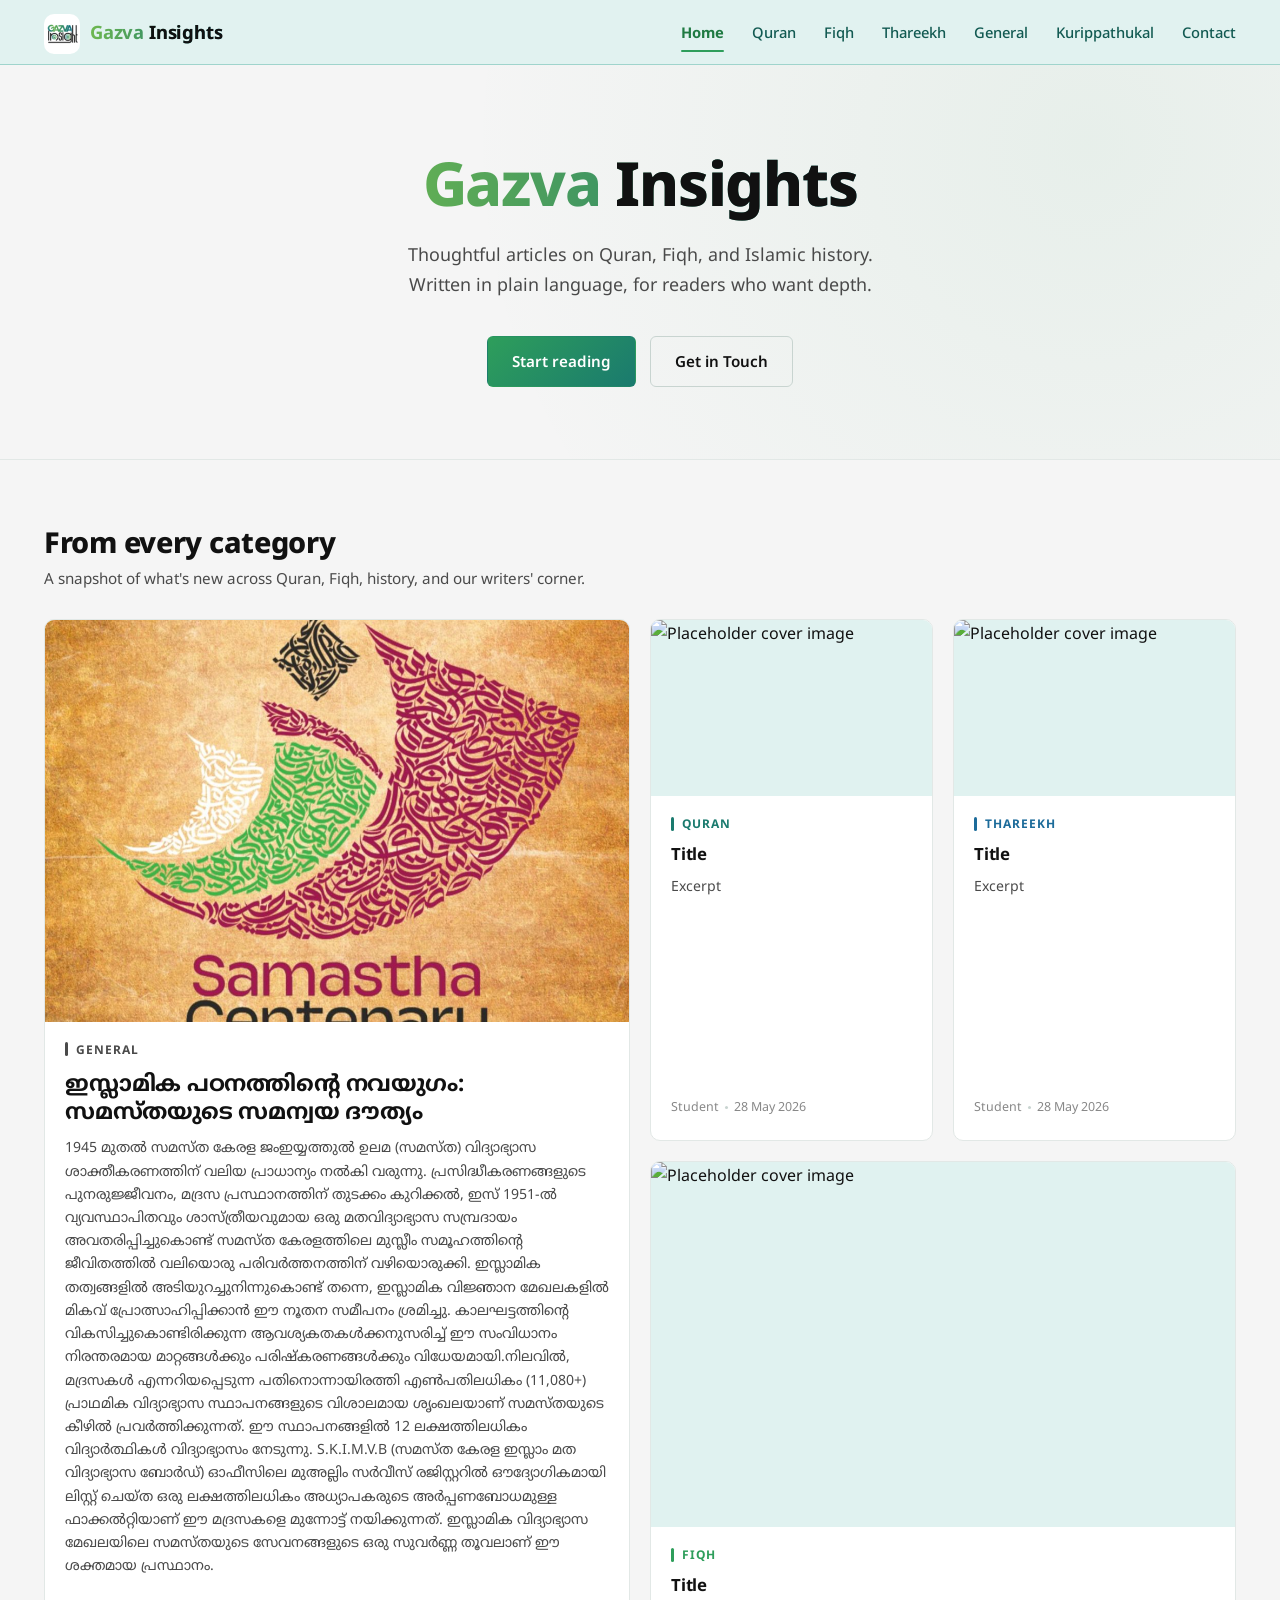
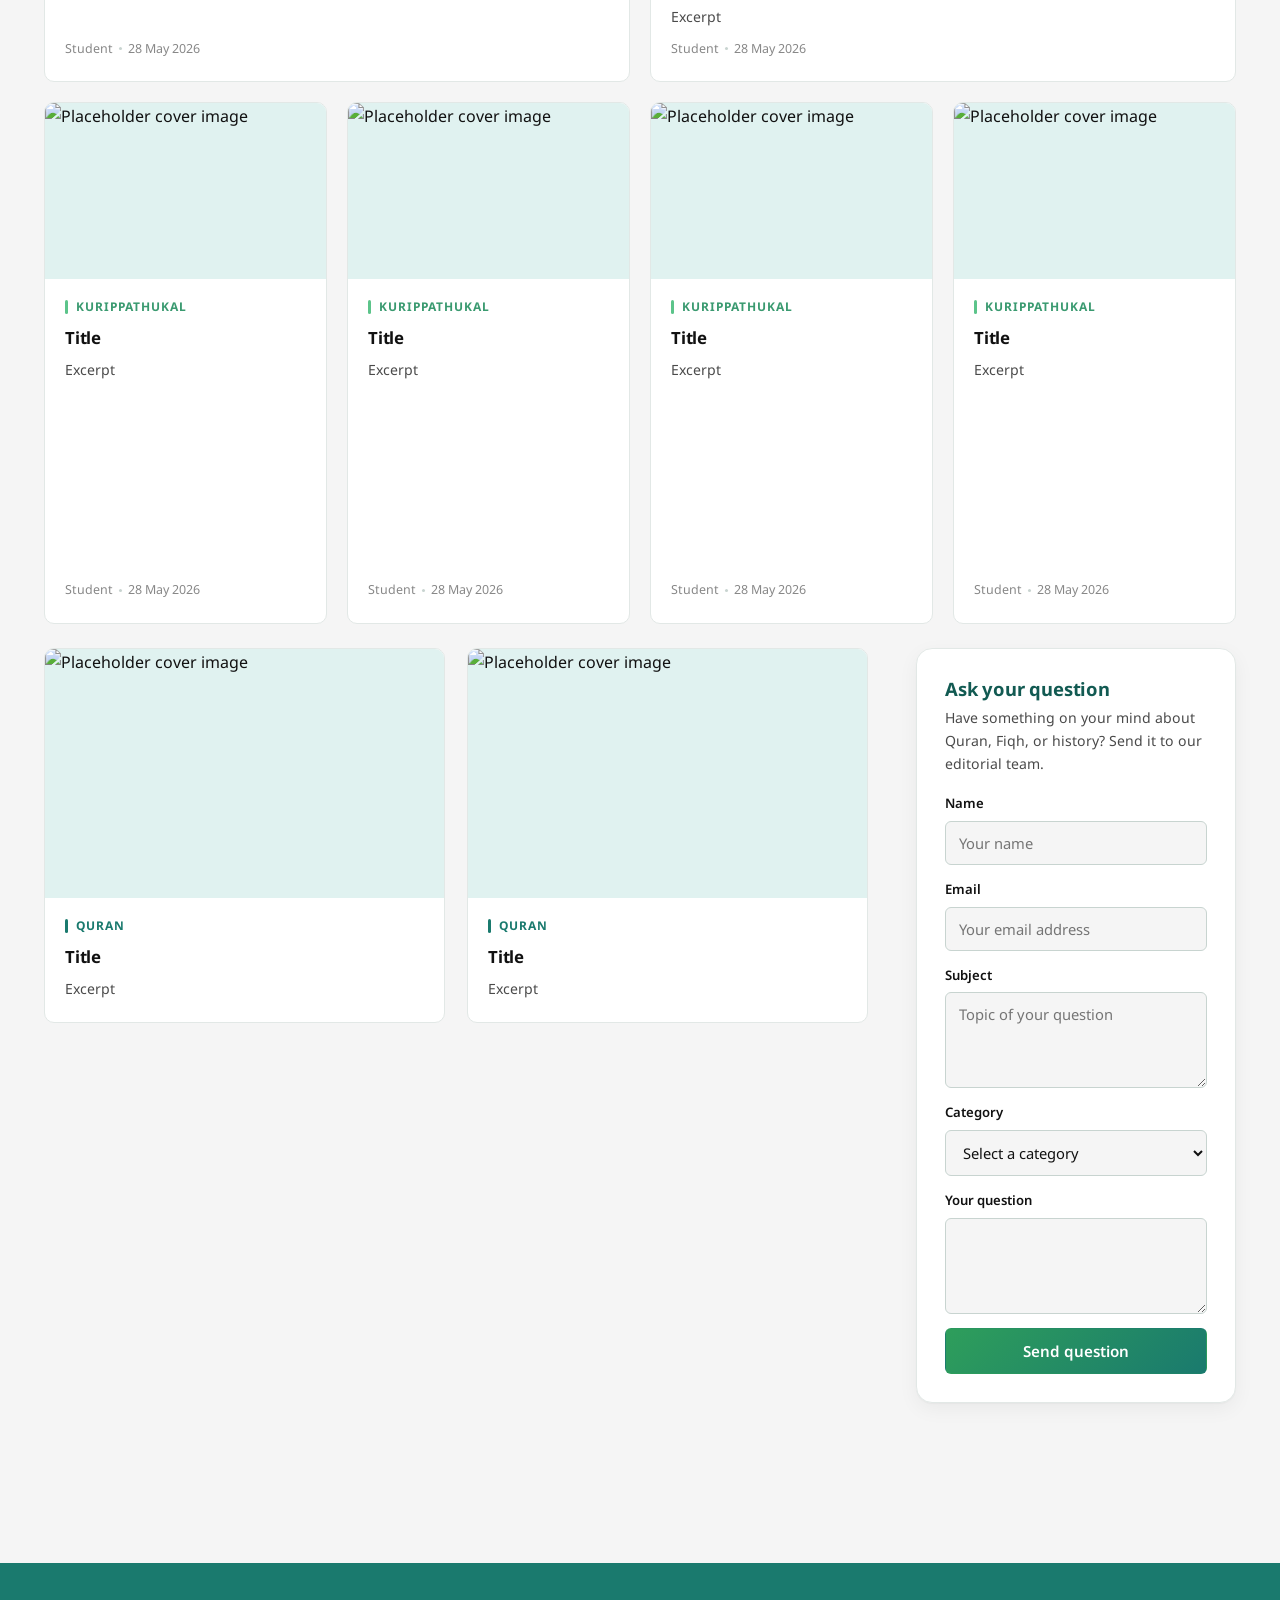
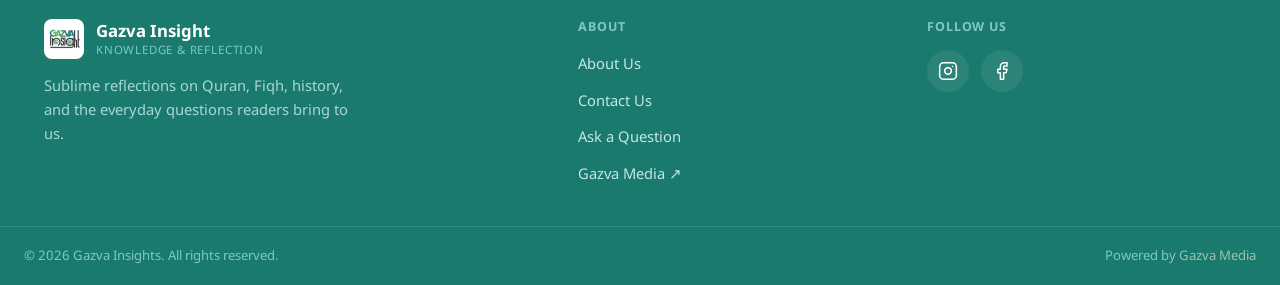
==== index.html @ 4a670566 "first commit" ====
<!DOCTYPE html>
<html lang="en">
<head>
  <meta charset="UTF-8" />
  <meta name="viewport" content="width=device-width, initial-scale=1.0" />
  <title>Gazva Insight — Quran, Fiqh, History &amp; Reflections</title>
  <meta name="description" content="Gazva Insight brings clear, thoughtful articles on Quran, Fiqh, Islamic history, and more — written for readers who want depth without noise." />
  <link rel="preconnect" href="https://fonts.googleapis.com" />
  <link rel="preconnect" href="https://fonts.gstatic.com" crossorigin />
  <link href="https://fonts.googleapis.com/css2?family=Noto+Sans:wght@400;500;600;700;800&family=Noto+Sans+Malayalam:wght@400;500;600;700&display=swap" rel="stylesheet" />
  <link rel="stylesheet" href="css/styles.css" />
</head>
<body>
  <a href="#main" class="skip-link">Skip to content</a>

  <div id="siteHeader"></div>

  <main id="main">
    <!-- ============ HERO ============ -->
 <!-- ============ HERO ============ -->
<section class="hero" style="text-align: center;">
  <div class="hero-content" style="max-width: 640px; margin: 0 auto; padding: 80px 24px 72px;">
    
    <h1 class="hero-title">Gazva <span class="hero-title-span">Insights</span></h1>

    <p class="hero-text" style="font-size: 1.12rem; color: var(--ink-soft); line-height: 1.7; margin-bottom: 36px;">
      Thoughtful articles on Quran, Fiqh, and Islamic history.<br>
      Written in plain language, for readers who want depth.
    </p>

    <div class="hero-buttons" style="display: flex; gap: 14px; justify-content: center; flex-wrap: wrap;">
      <a href="quran.html" class="btn btn-primary">Start reading</a>
      <a href="contact.html" class="btn btn-outline">Get in Touch</a>
    </div>

  </div>
</section>

    <!-- ============ FEATURED MOSAIC ============ -->
    <section class="container" style="padding-top: 64px;">
      <div class="section-head">
        <div>
          <h2>From every category</h2>
          <p class="section-head__desc">A snapshot of what's new across Quran, Fiqh, history, and our writers' corner.</p>
        </div>
      </div>

      <div class="mosaic">
        <a href="general/samastha.html" class="card card--lead">
          <div class="card__media">
            <img src="images/SAMASTA.png" alt="Placeholder cover image" loading="lazy" />
          </div>
          <div class="card__body">
            <span class="eyebrow cat-general">General</span>
            <h3 class="card__title"> ഇസ്ലാമിക പഠനത്തിന്റെ നവയുഗം: സമസ്തയുടെ സമന്വയ ദൗത്യം</h3>
            <p class="card__excerpt">1945 മുതൽ സമസ്ത കേരള ജംഇയ്യത്തുൽ ഉലമ (സമസ്ത)  വിദ്യാഭ്യാസ ശാക്തീകരണത്തിന് വലിയ പ്രാധാന്യം നൽകി വരുന്നു. പ്രസിദ്ധീകരണങ്ങളുടെ പുനരുജ്ജീവനം, മദ്രസ പ്രസ്ഥാനത്തിന് തുടക്കം കുറിക്കൽ, ഇസ്

1951-ൽ വ്യവസ്ഥാപിതവും ശാസ്ത്രീയവുമായ ഒരു മതവിദ്യാഭ്യാസ സമ്പ്രദായം അവതരിപ്പിച്ചുകൊണ്ട് സമസ്ത കേരളത്തിലെ മുസ്ലീം സമൂഹത്തിന്റെ ജീവിതത്തിൽ വലിയൊരു പരിവർത്തനത്തിന് വഴിയൊരുക്കി. ഇസ്ലാമിക തത്വങ്ങളിൽ അടിയുറച്ചുനിന്നുകൊണ്ട് തന്നെ, ഇസ്ലാമിക വിജ്ഞാന മേഖലകളിൽ മികവ് പ്രോത്സാഹിപ്പിക്കാൻ ഈ നൂതന സമീപനം ശ്രമിച്ചു. കാലഘട്ടത്തിന്റെ വികസിച്ചുകൊണ്ടിരിക്കുന്ന ആവശ്യകതകൾക്കനുസരിച്ച് ഈ സംവിധാനം നിരന്തരമായ മാറ്റങ്ങൾക്കും പരിഷ്കരണങ്ങൾക്കും വിധേയമായി.നിലവിൽ, മദ്രസകൾ എന്നറിയപ്പെടുന്ന പതിനൊന്നായിരത്തി എൺപതിലധികം (11,080+) പ്രാഥമിക വിദ്യാഭ്യാസ സ്ഥാപനങ്ങളുടെ വിശാലമായ ശൃംഖലയാണ് സമസ്തയുടെ കീഴിൽ പ്രവർത്തിക്കുന്നത്. ഈ സ്ഥാപനങ്ങളിൽ 12 ലക്ഷത്തിലധികം വിദ്യാർത്ഥികൾ വിദ്യാഭ്യാസം നേടുന്നു. S.K.I.M.V.B (സമസ്ത കേരള ഇസ്ലാം മത വിദ്യാഭ്യാസ ബോർഡ്) ഓഫീസിലെ മുഅല്ലിം സർവീസ് രജിസ്റ്ററിൽ ഔദ്യോഗികമായി ലിസ്റ്റ് ചെയ്ത ഒരു ലക്ഷത്തിലധികം അധ്യാപകരുടെ അർപ്പണബോധമുള്ള ഫാക്കൽറ്റിയാണ് ഈ മദ്രസകളെ മുന്നോട്ട് നയിക്കുന്നത്. ഇസ്ലാമിക വിദ്യാഭ്യാസ മേഖലയിലെ സമസ്തയുടെ സേവനങ്ങളുടെ ഒരു സുവർണ്ണ തൂവലാണ് ഈ ശക്തമായ പ്രസ്ഥാനം. </p>
            <div class="card__meta"><span>Student</span><span class="dot"></span><span>28 May 2026</span></div>
          </div>
        </a>

        <a href="general/samastha.html" class="card">
          <div class="card__media">
            <img src="images/QURAN.jpg" alt="Placeholder cover image" loading="lazy" />
          </div>
          <div class="card__body">
            <span class="eyebrow cat-quran">Quran</span>
            <h3 class="card__title">Title</h3>
            <p class="card__excerpt">Excerpt</p>
            <div class="card__meta"><span>Student</span><span class="dot"></span><span>28 May 2026</span></div>
          </div>
        </a>

        <a href="thareekh.html" class="card">
          <div class="card__media">
            <img src="images/THAREEKH.jpg" alt="Placeholder cover image" loading="lazy" />
          </div>
          <div class="card__body">
            <span class="eyebrow cat-thareekh">Thareekh</span>
            <h3 class="card__title">Title</h3>
            <p class="card__excerpt">Excerpt</p>
            <div class="card__meta"><span>Student</span><span class="dot"></span><span>28 May 2026</span></div>
          </div>
        </a>

        <a href="fiqh.html" class="card card--wide">
          <div class="card__media">
            <img src="images/FIQH.jpg" alt="Placeholder cover image" loading="lazy" />
          </div>
          <div class="card__body">
            <span class="eyebrow cat-fiqh">Fiqh</span>
            <h3 class="card__title">Title</h3>
            <p class="card__excerpt">Excerpt</p>
            <div class="card__meta"><span>Student</span><span class="dot"></span><span>28 May 2026</span></div>
          </div>
        </a>

       <a href="kurippathukal.html" class="card">
          <div class="card__media">
            <img src="#" alt="Placeholder cover image" loading="lazy" />
          </div>
          <div class="card__body">
            <span class="eyebrow cat-kurippathukal">Kurippathukal</span>
            <h3 class="card__title">Title</h3>
            <p class="card__excerpt">Excerpt</p>
            <div class="card__meta"><span>Student</span><span class="dot"></span><span>28 May 2026</span></div>
          </div>
        </a>
        <a href="kurippathukal.html" class="card">
          <div class="card__media">
            <img src="#" alt="Placeholder cover image" loading="lazy" />
          </div>
          <div class="card__body">
            <span class="eyebrow cat-kurippathukal">Kurippathukal</span>
            <h3 class="card__title">Title</h3>
            <p class="card__excerpt">Excerpt</p>
            <div class="card__meta"><span>Student</span><span class="dot"></span><span>28 May 2026</span></div>
          </div>
        </a>
         <a href="kurippathukal.html" class="card">
          <div class="card__media">
            <img src="#" alt="Placeholder cover image" loading="lazy" />
          </div>
          <div class="card__body">
            <span class="eyebrow cat-kurippathukal">Kurippathukal</span>
            <h3 class="card__title">Title</h3>
            <p class="card__excerpt">Excerpt</p>
            <div class="card__meta"><span>Student</span><span class="dot"></span><span>28 May 2026</span></div>
          </div>
        </a>
         <a href="kurippathukal.html" class="card">
          <div class="card__media">
            <img src="#" alt="Placeholder cover image" loading="lazy" />
          </div>
          <div class="card__body">
            <span class="eyebrow cat-kurippathukal">Kurippathukal</span>
            <h3 class="card__title">Title</h3>
            <p class="card__excerpt">Excerpt</p>
            <div class="card__meta"><span>Student</span><span class="dot"></span><span>28 May 2026</span></div>
          </div>
        </a>
      </div>
    </section>

    <!-- ============ ASK SIDEBAR + LATEST LAYOUT ============ -->
    <section class="page-layout" style="padding-top: 24px;">
      <div class="page-layout__main">
        <div class="post-grid">
          <a href="#" class="card">
            <div class="card__media">
              <img src="#" alt="Placeholder cover image" loading="lazy" />
            </div>
            <div class="card__body">
              <span class="eyebrow cat-quran">Quran</span>
              <h3 class="card__title">Title</h3>
              <p class="card__excerpt">Excerpt</p>
            </div>
          </a>
         <a href="#" class="card">
            <div class="card__media">
              <img src="#" alt="Placeholder cover image" loading="lazy" />
            </div>
            <div class="card__body">
              <span class="eyebrow cat-quran">Quran</span>
              <h3 class="card__title">Title</h3>
              <p class="card__excerpt">Excerpt</p>
            </div>
          </a>
        </div>
        
      </div>
        <div id="askSidebar"></div>
    </section>
  </main>

  <div id="siteFooter"></div>

  <script src="js/component.js"></script>
  <script src="js/form.js"></script>
  <script src="js/main.js"></script>
</body>
</html>
---- css/styles.css ----
/* ==========================================================================
   GAZVA INSIGHTS — Global Stylesheet
   Design tokens + shared components (navbar, footer, cards, sidebar, forms)
   ========================================================================== */

:root {
  /* ── Core surfaces ── */
  --paper:          #F5F5F5;      /* off-white page background */
  --paper-raised:   #FFFFFF;      /* card / panel surfaces */
  --ink:            #111111;      /* headings, strong text */
  --ink-soft:       #4A4A4A;      /* body text, descriptions */
  --ink-muted:      #888888;      /* meta, dates, captions */

  /* ── Brand green (primary) ── */
  --leaf:           #2E9E5B;      /* Forest Green — buttons, active states */
  --leaf-dark:      #1F7A42;
  --primary:        #6eb84f;      /* primary color */
    --primary2 :      #05697a;      /* secondary color */
  --leaf-light:     #E6F7ED;      /* green tint surfaces */

  /* ── Brand teal (secondary) ── */
  --teal:           #1A7A6E;      /* Deep Teal — secondary actions */
  --teal-dark:      #125A52;      /* hover on teal, footer headings */

  --teal-light:     #E0F2F0;      /* teal tint surfaces */

  /* ── Ocean blue (accent) ── */
  --blue:           #1C6B9A;      /* Ocean Blue — links, badges, highlights */
  --blue-dark:      #145078;      /* hover on blue */
  --blue-light:     #E3EFF7;      /* blue tint surfaces */

  /* ── Supporting tones ── */
  --mint:           #5CC48A;      /* lighter green — hover fills, icons */
  --teal-mid:       #2E9E8A;      /* mid teal — gradient midpoint */
  --sky:            #3A8FC4;      /* sky blue — softer blue uses */

  /* ── Logo gradient ── */
  --gradient-logo: linear-gradient(135deg, #3DB05C, #1A7A6E, #1C6B9A);
  --primary-gradient: linear-gradient(90deg, #6eb84f 0%, #05697a 100%);

  /* ── Borders ── */
  --line:           #E2E8E6;      /* default border */
  --line-strong:    #C8D4D0;      /* hover / emphasis border */

  /* ── Category wayfinding ── */
  --cat-quran:        #1A7A6E;    /* deep teal */
  --cat-fiqh:         #2E9E5B;    /* forest green */
  --cat-thareekh:     #1C6B9A;    /* ocean blue */
  --cat-general:      #4A4A4A;    /* ink soft */
  --cat-kurippathukal:#5CC48A;    /* mint */

  /* ── Type ── */
  --font-base:    "Noto Sans", "Noto Sans Malayalam", -apple-system, "Segoe UI", sans-serif;
  --font-display: "Noto Sans", "Noto Sans Malayalam", -apple-system, "Segoe UI", sans-serif;

  /* ── Layout ── */
  --max-width:     1240px;
  --radius-sm:     6px;
  --radius-md:     10px;
  --radius-lg:     16px;
  --shadow-card:   0 1px 2px rgba(17,17,17,0.04), 0 6px 20px rgba(17,17,17,0.05);
  --shadow-raised: 0 4px 10px rgba(17,17,17,0.06), 0 14px 32px rgba(17,17,17,0.08);
  --ease:          cubic-bezier(0.2, 0.7, 0.2, 1);
}

  
/* ---------- Reset ---------- */
* { box-sizing: border-box; }
html { scroll-behavior: smooth; }
body {
  margin: 0;
  font-family: var(--font-base);
  background: var(--paper);
  color: var(--ink);
  line-height: 1.65;
  -webkit-font-smoothing: antialiased;
}
img { max-width: 100%; display: block; }
a { color: inherit; text-decoration: none; }
ul { margin: 0; padding: 0; }
button { font-family: inherit; cursor: pointer; }
h1, h2, h3, h4 { font-family: var(--font-display); margin: 0; line-height: 1.25; letter-spacing: -0.01em; }
p { margin: 0; }

:focus-visible {
  outline: 2px solid var(--leaf);
  outline-offset: 3px;
  border-radius: 4px;
}

@media (prefers-reduced-motion: reduce) {
  *, *::before, *::after {
    animation-duration: 0.001ms !important;
    transition-duration: 0.001ms !important;
    scroll-behavior: auto !important;
  }
}

.container {
  max-width: var(--max-width);
  margin: 0 auto;
  padding: 0 24px;
}

/* ---------- Eyebrow ---------- */
.eyebrow {
  display: inline-flex;
  align-items: center;
  gap: 8px;
  font-size: 0.75rem;
  font-weight: 700;
  letter-spacing: 0.08em;
  text-transform: uppercase;
  color: var(--teal-dark);
}
.eyebrow::before {
  content: "";
  width: 3px;
  height: 14px;
  border-radius: 2px;
  background: var(--leaf);
  display: inline-block;
}

.eyebrow.cat-quran::before         { background: var(--cat-quran); }
.eyebrow.cat-fiqh::before          { background: var(--cat-fiqh); }
.eyebrow.cat-thareekh::before      { background: var(--cat-thareekh); }
.eyebrow.cat-general::before       { background: var(--cat-general); }
.eyebrow.cat-kurippathukal::before { background: var(--cat-kurippathukal); }

.eyebrow.cat-quran         { color: var(--cat-quran); }
.eyebrow.cat-fiqh          { color: var(--cat-fiqh); }
.eyebrow.cat-thareekh      { color: var(--cat-thareekh); }
.eyebrow.cat-general       { color: var(--cat-general); }
.eyebrow.cat-kurippathukal { color: #3a9a70; }

/* ---------- Buttons ---------- */
.btn {
  display: inline-flex;
  align-items: center;
  justify-content: center;
  gap: 8px;
  padding: 12px 24px;
  border-radius: var(--radius-sm);
  font-size: 0.95rem;
  font-weight: 600;
  border: 1px solid transparent;
  transition: transform 0.15s var(--ease), box-shadow 0.15s var(--ease), background 0.15s var(--ease);
}
.btn-primary {
  background: linear-gradient(135deg, var(--leaf), var(--teal));
  color: #fff;
}
.btn-primary:hover {
  background: var(--leaf);
  transform: translateY(-1px);
  box-shadow: var(--TEAL);
}
.btn-outline {
  background: transparent;
  border-color: var(--line-strong);
  color: var(--linear-gradient(135deg, var(--leaf), var(--teal)));
}
.btn-outline:hover {
  border-color: var(--leaf);
  color: var(--linear-gradient(135deg, var(--leaf), var(--teal)));
}
.btn-block { width: 100%; }

/* ==========================================================================
   NAVBAR
   ========================================================================== */
.site-header {
  position: sticky;
  top: 0;
  z-index: 100;
  background: rgba(224, 242, 240, 0.96);
  backdrop-filter: blur(8px);
  border-bottom: 1px solid #9FD4CC;
}
.navbar {
  display: flex;
  align-items: center;
  justify-content: space-between;
  padding: 14px 24px;
  max-width: var(--max-width);
  margin: 0 auto;
}
.navbar__brand {
  display: flex;
  align-items: center;
  gap: 10px;
}
.navbar__logo {
  width: 36px;
  height: 36px;
  flex-shrink: 0;
}
.navbar__name {
  font-weight: 700;
  font-size: 1.15rem;
  letter-spacing: -0.01em;

  background: linear-gradient(90deg, #6eb84f 0%, #05697a 100%);
  background-clip: text;
  -webkit-background-clip: text;

  color: transparent;
  -webkit-text-fill-color: transparent;
}
.navbar__name span {
  color: var(--ink);
  -webkit-text-fill-color: var(--ink);
}
.navbar__links {
  display: flex;
  align-items: center;
  gap: 28px;
  list-style: none;
}
.navbar__links a {
  font-size: 0.92rem;
  font-weight: 500;
  color: var(--teal-dark);
  position: relative;
  padding: 6px 0;
  transition: color 0.15s var(--ease);
}
.navbar__links a:hover {
  color: var(--leaf-dark);
}
.navbar__links a.is-active {
  color: var(--leaf-dark);
  font-weight: 700;
}
.navbar__links a.is-active::after {
  content: "";
  position: absolute;
  left: 0;
  bottom: -4px;
  width: 100%;
  height: 2px;
  background: var(--leaf);
  border-radius: 2px;
}
.navbar__toggle {
  display: none;
  background: none;
  border: none;
  padding: 6px;
}
.navbar__toggle svg { width: 24px; height: 24px; }

/* Navbar CTA button override */
.navbar .btn-primary {
  background: var(--teal);
  color: #fff;
}
.navbar .btn-primary:hover {
  background: var(--teal-dark);
}

@media (max-width: 860px) {
  .navbar__links {
    position: fixed;
    top: 65px;
    left: 0;
    right: 0;
    background: #E0F2F0;
    flex-direction: column;
    align-items: flex-start;
    gap: 4px;
    padding: 16px 24px 24px;
    border-bottom: 1px solid #9FD4CC;
    box-shadow: var(--shadow-raised);
    transform: translateY(-12px);
    opacity: 0;
    visibility: hidden;
    transition: transform 0.2s var(--ease), opacity 0.2s var(--ease), visibility 0.2s;
  }
  .navbar__links.is-open {
    transform: translateY(0);
    opacity: 1;
    visibility: visible;
  }
  .navbar__links a {
    width: 100%;
    padding: 10px 0;
  }
  .navbar__toggle { display: inline-flex; }
}

/* ==========================================================================
   FOOTER
   ========================================================================== */
.site-footer {
  background: var(--teal);
  color: #E0F2F0;
  margin-top: 80px;
}
.footer__top {
  max-width: var(--max-width);
  margin: 0 auto;
  padding: 56px 24px 40px;
  display: grid;
  grid-template-columns: 1.6fr 1fr 1fr;
  gap: 40px;
}
.footer__brand {
  display: flex;
  align-items: center;
  gap: 10px;
  margin-bottom: 14px;
}
.footer__brand .navbar__logo { width: 32px; height: 32px; }
.footer__brand-name {
  font-weight: 700;
  font-size: 1.05rem;
  color: #fff;
}
.footer__tagline {
  color: #A8D8D4;
  font-size: 0.92rem;
  max-width: 320px;
}
.footer__heading {
  font-size: 0.78rem;
  font-weight: 700;
  letter-spacing: 0.07em;
  text-transform: uppercase;
  color: #7FC8C2;
  margin-bottom: 16px;
}
.footer__links { display: flex; flex-direction: column; gap: 10px; list-style: none; }
.footer__links a {
  color: #C2E8E4;
  font-size: 0.92rem;
  transition: color 0.15s var(--ease);
}
.footer__links a:hover { color: #fff; }
.footer__socials { display: flex; gap: 12px; margin-top: 16px; }
.footer__social-btn {
  width: 38px;
  height: 38px;
  border-radius: 50%;
  background: rgba(255,255,255,0.1);
  display: inline-flex;
  align-items: center;
  justify-content: center;
  transition: background 0.15s var(--ease), transform 0.15s var(--ease);
}
.footer__social-btn:hover {
  background: var(--leaf);
  transform: translateY(-2px);
}
.footer__social-btn svg { width: 18px; height: 18px; fill: #fff; }
.footer__bottom {
  border-top: 1px solid rgba(255,255,255,0.12);
  padding: 18px 24px;
}
.footer__bottom-inner {
  max-width: var(--max-width);
  margin: 0 auto;
  display: flex;
  justify-content: space-between;
  flex-wrap: wrap;
  gap: 8px;
  font-size: 0.82rem;
  color: #7FC8C2;
}

/* ── Brand column ── */
.footer__col--brand .footer__brand {
  display: flex;
  align-items: center;
  gap: 12px;
  margin-bottom: 14px;
}
.footer__logo-img {
  width: 40px;
  height: 40px;
  border-radius: 8px;
  object-fit: contain;
  flex-shrink: 0;
}
.footer__brand-text {
  display: flex;
  flex-direction: column;
  line-height: 1.25;
}
.footer__brand-subline {
  font-size: 0.72rem;
  color: #7FC8C2;
  letter-spacing: 0.07em;
  text-transform: uppercase;
  margin-top: 2px;
}

/* ── Follow Us ── */
.footer__links--social { display: flex; flex-direction: column; gap: 12px; }
.footer__links--social a {
  display: flex;
  align-items: center;
  gap: 10px;
  color: #C2E8E4;
  font-size: 0.92rem;
  transition: color 0.15s var(--ease);
}
.footer__links--social a:hover { color: #fff; }
.footer__follow-icon {
  width: 30px;
  height: 30px;
  border-radius: 50%;
  display: flex;
  align-items: center;
  justify-content: center;
  flex-shrink: 0;
  transition: transform 0.15s var(--ease);
}
.footer__links--social a:hover .footer__follow-icon { transform: translateY(-2px); }
.footer__follow-icon svg { width: 15px; height: 15px; }
.footer__follow-icon--insta {
  background: linear-gradient(135deg, #f09433, #e6683c, #dc2743, #cc2366, #bc1888);
  color: #fff;
}
.footer__follow-icon--fb  { background: #1877F2; color: #fff; }
.footer__follow-icon--wa  { background: #25D366; color: #fff; }

@media (max-width: 960px) {
  .footer__top { grid-template-columns: 1fr 1fr; gap: 32px; }
  .footer__col--brand { grid-column: span 2; }
}
@media (max-width: 760px) {
  .footer__top { grid-template-columns: 1fr; gap: 28px; }
  .footer__col--brand { grid-column: span 1; }
  .footer__bottom-inner { flex-direction: column; text-align: center; }
}

/* ==========================================================================
   LAYOUT: content + sidebar
   ========================================================================== */
.page-layout {
  display: grid;
  grid-template-columns: 1fr 320px;
  gap: 48px;
  max-width: var(--max-width);
  margin: 0 auto;
  padding: 48px 24px 80px;
  align-items: start;
}
.page-layout__main { min-width: 0; }

@media (max-width: 960px) {
  .page-layout { grid-template-columns: 1fr; }
}

/* ---------- Sidebar ---------- */
.ask-sidebar {
  position: sticky;
  top: 96px;
  background: var(--paper-raised);
  border: 1px solid var(--line);
  border-radius: var(--radius-lg);
  padding: 28px;
  box-shadow: var(--shadow-card);
}
.ask-sidebar__title {
  font-size: 1.15rem;
  font-weight: 700;
  margin-bottom: 6px;
  color: var(--teal-dark);
}
.ask-sidebar__desc {
  font-size: 0.88rem;
  color: var(--ink-soft);
  margin-bottom: 18px;
}
.ask-sidebar .form-field { margin-bottom: 14px; }

/* ==========================================================================
   FORMS
   ========================================================================== */
.form-field { display: flex; flex-direction: column; gap: 6px; }
.form-field label {
  font-size: 0.82rem;
  font-weight: 600;
  color: var(--ink);
}
.form-field input,
.form-field textarea,
.form-field select {
  font-family: inherit;
  font-size: 0.92rem;
  padding: 11px 13px;
  border: 1px solid var(--line-strong);
  border-radius: var(--radius-sm);
  background: var(--paper);
  color: var(--ink);
  transition: border-color 0.15s var(--ease), box-shadow 0.15s var(--ease);
  width: 100%;
}
.form-field textarea { resize: vertical; min-height: 96px; }
.form-field input:focus,
.form-field textarea:focus,
.form-field select:focus {
  border-color: var(--leaf);
  box-shadow: 0 0 0 3px rgba(46, 158, 91, 0.15);
  outline: none;
}
.form-status {
  font-size: 0.85rem;
  margin-top: 10px;
  padding: 10px 12px;
  border-radius: var(--radius-sm);
  display: none;
}
.form-status.is-visible { display: block; }
.form-status.is-success {
  background: var(--leaf-light);
  color: var(--leaf-dark);
}
.form-status.is-error {
  background: #FBEAEA;
  color: #A5302A;
}
.form-status.is-loading {
  background: var(--blue-light);
  color: var(--blue-dark);
}

/* ==========================================================================
   CARDS
   ========================================================================== */
.card {
  background: var(--paper-raised);
  border: 1px solid var(--line);
  border-radius: var(--radius-md);
  overflow: hidden;
  transition: transform 0.2s var(--ease), box-shadow 0.2s var(--ease), border-color 0.2s var(--ease);
  display: flex;
  flex-direction: column;
}
.card:hover {
  transform: translateY(-3px);
  box-shadow: var(--shadow-raised);
  border-color: var(--line-strong);
}
.card__media {
  aspect-ratio: 16/10;
  background: var(--teal-light);
  overflow: hidden;
}
.card__media img { width: 100%; height: 100%; object-fit: cover; }
.card__body { padding: 18px 20px 22px; display: flex; flex-direction: column; gap: 10px; flex: 1; }
.card__title {
  font-size: 1.05rem;
  font-weight: 700;
  color: var(--ink);
}
.card:hover .card__title { color: var(--teal-dark); }
.card__excerpt {
  font-size: 0.88rem;
  color: var(--ink-soft);
  flex: 1;
}
.card__meta {
  font-size: 0.78rem;
  color: var(--ink-muted);
  display: flex;
  align-items: center;
  gap: 6px;
  margin-top: auto;
}
.card__meta .dot { width: 3px; height: 3px; border-radius: 50%; background: var(--line-strong); }

.is-hidden { display: none !important; }

/* ── Mosaic ── */
.mosaic {
  display: grid;
  grid-template-columns: repeat(4, 1fr);
  grid-auto-rows: 1fr;
  gap: 20px;
}
.mosaic .card--lead { grid-column: span 2; grid-row: span 2; }
.mosaic .card--lead .card__media { aspect-ratio: 16/11; }
.mosaic .card--lead .card__title { font-size: 1.4rem; }
.mosaic .card--wide { grid-column: span 2; }

@media (max-width: 860px) {
  .mosaic { grid-template-columns: repeat(2, 1fr); }
  .mosaic .card--lead { grid-column: span 2; grid-row: span 1; }
  .mosaic .card--wide { grid-column: span 2; }
}
@media (max-width: 560px) {
  .mosaic { grid-template-columns: 1fr; }
  .mosaic .card--lead, .mosaic .card--wide { grid-column: span 1; }
}

/* ── Post grid ── */
.post-grid {
  display: grid;
  grid-template-columns: repeat(2, 1fr);
  gap: 22px;
}
@media (max-width: 700px) {
  .post-grid { grid-template-columns: 1fr; }
}

.load-more-wrap { display: flex; justify-content: center; margin-top: 36px; }

/* ==========================================================================
   HERO
   ========================================================================== */
.hero {
  border-bottom: 1px solid var(--line);
  background:
    radial-gradient(circle at 85% 20%, rgba(46, 158, 91, 0.07), transparent 55%),
    var(--paper);
}
.hero__inner {
  max-width: var(--max-width);
  margin: 0 auto;
  padding: 72px 24px 64px;
  display: grid;
  grid-template-columns: 1.1fr 0.9fr;
  gap: 56px;
  align-items: center;
}
.hero__eyebrow {
  font-size: 0.78rem;
  font-weight: 700;
  letter-spacing: 0.1em;
  text-transform: uppercase;
  color: var(--leaf);
  margin-bottom: 18px;
  display: block;
}
.hero-title {
  font-size: clamp(2.4rem, 5vw, 3.8rem);
  font-weight: 800;
  letter-spacing: -0.02em;
  margin-bottom: 18px;

  background: var(--primary-gradient);
  -webkit-background-clip: text;
  background-clip: text;
  color: transparent;
  -webkit-text-fill-color: transparent;
}
.hero-title span {
  color: var(--ink);
  -webkit-text-fill-color: var(--ink);
}
.hero__title .accent { color: var(--leaf); }
.hero__tagline {
  font-size: 1.08rem;
  color: var(--ink-soft);
  max-width: 480px;
  margin-bottom: 30px;
}
.hero__ctas { display: flex; gap: 14px; align-items: center; }
.hero__feature {
  background: var(--paper-raised);
  border: 1px solid var(--line);
  border-radius: var(--radius-lg);
  box-shadow: var(--shadow-raised);
  overflow: hidden;
}
.hero__feature-media { aspect-ratio: 16/10; background: var(--teal-light); }
.hero__feature-media img { width: 100%; height: 100%; object-fit: cover; }
.hero__feature-body { padding: 22px 24px 26px; }
.hero__feature-tag {
  font-size: 0.72rem;
  font-weight: 700;
  letter-spacing: 0.07em;
  text-transform: uppercase;
  color: var(--blue);
  margin-bottom: 8px;
  display: block;
}
.hero__feature-title { font-size: 1.2rem; font-weight: 700; margin-bottom: 8px; color: var(--ink); }
.hero__feature-excerpt { font-size: 0.9rem; color: var(--ink-soft); }

@media (max-width: 900px) {
  .hero__inner { grid-template-columns: 1fr; padding-top: 48px; }
}

/* ==========================================================================
   PAGE BANNER
   ========================================================================== */
.section-head {
  display: flex;
  align-items: baseline;
  justify-content: space-between;
  margin-bottom: 28px;
  flex-wrap: wrap;
  gap: 12px;
}
.section-head h1, .section-head h2 { font-size: 1.8rem; font-weight: 800; }
.section-head__desc { color: var(--ink-soft); font-size: 0.95rem; max-width: 560px; margin-top: 6px; }

.page-banner {
  border-bottom: 1px solid var(--line);
  padding: 44px 24px 36px;
  background: var(--teal-light);
}
.page-banner__inner { max-width: var(--max-width); margin: 0 auto; }
.page-banner h1 {
  font-size: clamp(1.8rem, 3vw, 2.4rem);
  font-weight: 800;
  color: var(--teal-dark);
}
.page-banner p { color: var(--ink-soft); margin-top: 8px; max-width: 600px; }

/* ==========================================================================
   ARTICLE PAGE
   ========================================================================== */
.article-header { margin-bottom: 28px; }
.article-header__title {
  font-size: clamp(1.7rem, 3vw, 2.3rem);
  font-weight: 800;
  margin: 12px 0 16px;
  color: var(--ink);
}
.article-meta {
  display: flex;
  align-items: center;
  gap: 14px;
  flex-wrap: wrap;
  font-size: 0.88rem;
  color: var(--ink-soft);
}
.article-meta__author { display: flex; align-items: center; gap: 10px; }
.article-meta__avatar {
  width: 38px;
  height: 38px;
  border-radius: 50%;
  background: var(--teal-light);
  flex-shrink: 0;
  overflow: hidden;
}
.article-meta__avatar img { width: 100%; height: 100%; object-fit: cover; }
.article-meta__name { font-weight: 700; color: var(--ink); display: block; }
.article-meta__role { font-size: 0.8rem; color: var(--ink-soft); }

.article-cover {
  width: 100%;
  aspect-ratio: 16/8;
  border-radius: var(--radius-lg);
  background: var(--teal-light);
  overflow: hidden;
  margin-bottom: 32px;
}
.article-cover img { width: 100%; height: 100%; object-fit: cover; }

.article-body { font-size: 1.04rem; color: var(--ink); max-width: 720px; }
.article-body p { margin-bottom: 20px; }
.article-body h2 { font-size: 1.4rem; font-weight: 700; margin: 36px 0 16px; }
.article-body blockquote {
  border-left: 3px solid var(--blue);
  background: var(--blue-light);
  margin: 28px 0;
  padding: 20px 24px;
  border-radius: 0 var(--radius-sm) var(--radius-sm) 0;
  font-size: 1.08rem;
  font-style: italic;
  color: var(--blue-dark);
}
.article-body blockquote cite {
  display: block;
  margin-top: 10px;
  font-size: 0.82rem;
  font-style: normal;
  font-weight: 700;
  color: var(--blue);
}

/* ── Share row ── */
.share-row {
  display: flex;
  align-items: center;
  gap: 14px;
  margin: 36px 0;
  padding: 20px 0;
  border-top: 1px solid var(--line);
  border-bottom: 1px solid var(--line);
}
.share-row__label { font-size: 0.85rem; font-weight: 700; color: var(--ink-soft); }
.share-btn {
  width: 40px;
  height: 40px;
  border-radius: 50%;
  display: inline-flex;
  align-items: center;
  justify-content: center;
  background: var(--teal-light);
  transition: background 0.15s var(--ease), transform 0.15s var(--ease);
}
.share-btn svg { width: 18px; height: 18px; fill: var(--teal-dark); }
.share-btn:hover { background: var(--leaf); transform: translateY(-2px); }
.share-btn:hover svg { fill: #fff; }

/* ── Comments ── */
.comments-section { margin-top: 48px; max-width: 720px; }
.comments-section h3 { font-size: 1.25rem; font-weight: 700; margin-bottom: 18px; }
.comment-form {
  background: var(--paper-raised);
  border: 1px solid var(--line);
  border-radius: var(--radius-md);
  padding: 24px;
}
.comment-form .form-field { margin-bottom: 16px; }
.comment-form-row { display: grid; grid-template-columns: 1fr 1fr; gap: 16px; }
@media (max-width: 560px) { .comment-form-row { grid-template-columns: 1fr; } }

/* ==========================================================================
   CONTACT PAGE
   ========================================================================== */
.contact-grid {
  display: grid;
  grid-template-columns: 0.85fr 1.15fr;
  gap: 48px;
  max-width: var(--max-width);
  margin: 0 auto;
  padding: 56px 24px 80px;
}
@media (max-width: 860px) { .contact-grid { grid-template-columns: 1fr; } }

.contact-cards { display: flex; flex-direction: column; gap: 16px; }
.contact-card {
  display: flex;
  gap: 16px;
  align-items: flex-start;
  background: var(--paper-raised);
  border: 1px solid var(--line);
  border-radius: var(--radius-md);
  padding: 20px;
  transition: border-color 0.15s var(--ease), box-shadow 0.15s var(--ease);
}
.contact-card:hover { border-color: var(--line-strong); box-shadow: var(--shadow-card); }
.contact-card__icon {
  width: 44px;
  height: 44px;
  border-radius: 50%;
  background: var(--teal-light);
  display: flex;
  align-items: center;
  justify-content: center;
  flex-shrink: 0;
}
.contact-card__icon svg { width: 20px; height: 20px; fill: var(--teal-dark); }
.contact-card__title { font-weight: 700; margin-bottom: 4px; color: var(--ink); }
.contact-card__detail { color: var(--ink-soft); font-size: 0.92rem; }
.contact-card__detail a { color: var(--teal); font-weight: 600; }
.contact-card__detail a:hover { color: var(--teal-dark); }

.contact-form-panel {
  background: var(--paper-raised);
  border: 1px solid var(--line);
  border-radius: var(--radius-lg);
  padding: 32px;
  box-shadow: var(--shadow-card);
}
.contact-form-row { display: grid; grid-template-columns: 1fr 1fr; gap: 16px; }
@media (max-width: 560px) { .contact-form-row { grid-template-columns: 1fr; } }

/* ── Floating contact ── */
.contact-floating {
  max-width: 720px;
  margin: 0 auto;
  padding: 56px 24px 80px;
}
.contact-floating__header { text-align: center; margin-bottom: 32px; }
.contact-floating__header p { color: var(--ink-soft); font-size: 0.95rem; }
.contact-channel-grid {
  display: grid;
  grid-template-columns: repeat(3, 1fr);
  gap: 14px;
  margin-bottom: 20px;
}
.contact-channel-card {
  display: flex;
  flex-direction: column;
  align-items: center;
  text-align: center;
  gap: 12px;
  background: var(--paper-raised);
  border: 1px solid var(--line);
  border-radius: var(--radius-lg);
  padding: 28px 16px;
  text-decoration: none;
  color: inherit;
  transition: border-color 0.15s var(--ease), box-shadow 0.15s var(--ease), transform 0.15s var(--ease);
}
.contact-channel-card:hover {
  border-color: var(--leaf);
  box-shadow: var(--shadow-card);
  transform: translateY(-2px);
}
.contact-channel-card__icon {
  width: 52px;
  height: 52px;
  border-radius: 50%;
  display: flex;
  align-items: center;
  justify-content: center;
}
.contact-channel-card__icon--green { background: var(--leaf-light);  color: var(--leaf-dark); }
.contact-channel-card__icon--amber { background: var(--blue-light);  color: var(--blue-dark); }
.contact-channel-card__icon--teal  { background: var(--teal-light);  color: var(--teal-dark); }
.contact-channel-card__title { font-weight: 700; font-size: 0.95rem; color: var(--ink); }
.contact-channel-card__sub   { font-size: 0.82rem; color: var(--ink-soft); word-break: break-all; }
.contact-social-row {
  display: flex;
  align-items: center;
  justify-content: center;
  gap: 14px;
  margin-bottom: 32px;
  padding: 18px 0;
  border-top: 1px solid var(--line);
  border-bottom: 1px solid var(--line);
}
.contact-social-row__label {
  font-size: 0.82rem;
  font-weight: 700;
  color: var(--ink-soft);
  text-transform: uppercase;
  letter-spacing: 0.07em;
}
.contact-social-row__icons { display: flex; gap: 10px; }
.contact-social-btn {
  width: 38px;
  height: 38px;
  border-radius: 50%;
  background: var(--teal-light);
  display: flex;
  align-items: center;
  justify-content: center;
  color: var(--teal-dark);
  transition: background 0.15s var(--ease), transform 0.15s var(--ease);
}
.contact-social-btn:hover {
  background: var(--leaf);
  color: #fff;
  transform: translateY(-2px);
}
.contact-form-panel h2 { font-size: 1.2rem; font-weight: 700; color: var(--ink); margin-bottom: 6px; }
.contact-form-panel > p { color: var(--ink-soft); font-size: 0.92rem; margin-bottom: 22px; }
.contact-form-panel .form-field { margin-bottom: 16px; }
.contact-form-panel .btn { margin-top: 4px; width: 100%; }

@media (max-width: 560px) {
  .contact-channel-grid { grid-template-columns: 1fr; }
  .contact-channel-card { flex-direction: row; text-align: left; padding: 18px 20px; }
  .contact-form-panel { padding: 22px 18px; }
}

/* ==========================================================================
   ABOUT PAGE
   ========================================================================== */
.about-content {
  max-width: 760px;
  margin: 0 auto;
  padding: 56px 24px 80px;
}
.about-content p { margin-bottom: 18px; color: var(--ink-soft); font-size: 1.02rem; }
.about-content h2 { font-size: 1.4rem; font-weight: 700; margin: 32px 0 14px; color: var(--ink); }

/* ==========================================================================
   UTILITY
   ========================================================================== */
.visually-hidden {
  position: absolute;
  width: 1px;
  height: 1px;
  overflow: hidden;
  clip: rect(0,0,0,0);
}
.skip-link {
  position: absolute;
  left: -9999px;
  top: 0;
  background: var(--leaf);
  color: #fff;
  padding: 10px 16px;
  z-index: 200;
}
.skip-link:focus { left: 12px; top: 12px; }

/* ==========================================================================
   HERO ANIMATION
   ========================================================================== */
.hero-title,
.hero-text,
.hero-buttons {
  opacity: 0;
  transform: scale(0.8);
  animation: zoomIn 0.8s ease-out forwards;
}
.hero-title   { animation-delay: 0.2s; }
.hero-text    { animation-delay: 0.5s; }
.hero-buttons { animation-delay: 0.8s; }

@keyframes zoomIn {
  from { opacity: 0; transform: scale(0.8); }
  to   { opacity: 1; transform: scale(1); }
}
/* ==========================================================================
   CONTACT PAGE — redesigned
   ========================================================================== */
   .contact-social-row {
  display: flex;
  gap: 8px;
  flex-wrap: wrap;
}

.contact-social-btn {
  display: inline-flex;
  align-items: center;
  gap: 7px;
  padding: 8px 14px;
  border-radius: var(--radius-sm);
  border: 1px solid var(--line);
  background: var(--paper-raised);
  color: var(--ink-soft);           /* ← this sets SVG stroke colour */
  font-size: 0.82rem;
  font-weight: 500;
  font-family: inherit;
  text-decoration: none;            /* ← removes underline on <a> */
  cursor: pointer;
  transition: all 0.15s var(--ease);
  line-height: 1;                   /* ← stops text/icon misalignment */
}

.contact-social-btn svg {
  flex-shrink: 0;
  display: block;
}

.contact-social-btn:hover {
  border-color: var(--teal);
  color: var(--teal-dark);
  background: var(--teal-light);
}

.contact-divider {
  width: 44px;
  height: 3px;
  background: linear-gradient(90deg, var(--leaf), var(--teal), var(--blue));
  border-radius: 2px;
  margin: 14px 0 16px;
}

.contact-section {
  padding: 56px 0 80px;
}

.contact-wrap {
  max-width: var(--max-width);
  margin: 0 auto;
  padding: 0 24px;
  display: grid;
  grid-template-columns: 1fr 1.2fr;
  gap: 40px;
  align-items: start;
}

/* ── Info column ── */
.contact-info {
  display: flex;
  flex-direction: column;
  gap: 14px;
}

.contact-info-card {
  display: flex;
  align-items: flex-start;
  gap: 14px;
  background: var(--paper-raised);
  border: 1px solid var(--line);
  border-radius: var(--radius-md);
  padding: 16px 18px;
  transition: border-color 0.15s var(--ease), box-shadow 0.15s var(--ease);
}

.contact-info-card:hover {
  border-color: var(--teal);
  box-shadow: var(--shadow-card);
}

.cic-icon {
  width: 38px;
  height: 38px;
  border-radius: 9px;
  background: var(--teal-light);
  display: flex;
  align-items: center;
  justify-content: center;
  flex-shrink: 0;
  color: var(--teal-dark);
}

.cic-label {
  font-size: 0.7rem;
  font-weight: 700;
  letter-spacing: 0.09em;
  text-transform: uppercase;
  color: var(--teal);
  margin-bottom: 4px;
}

.cic-value {
  font-size: 0.92rem;
  font-weight: 600;
  color: var(--ink);
  text-decoration: none;
  display: block;
}

a.cic-value:hover { color: var(--teal); }

.cic-sub {
  font-size: 0.82rem;
  color: var(--ink-soft);
  margin-top: 3px;
}

.cic-sub a {
  color: var(--ink-soft);
  text-decoration: none;
}

.cic-sub a:hover { color: var(--teal); }

.cic-hours {
  display: grid;
  grid-template-columns: auto 1fr;
  gap: 3px 16px;
  margin-top: 4px;
}

.cic-day {
  font-size: 0.82rem;
  font-weight: 600;
  color: var(--ink);
}

.cic-time {
  font-size: 0.82rem;
  color: var(--ink-soft);
}

/* ── Social buttons ── */
.contact-social-row {
  display: flex;
  gap: 8px;
  flex-wrap: wrap;
}

.contact-social-btn {
  display: inline-flex;
  align-items: center;
  gap: 7px;
  padding: 8px 14px;
  border-radius: var(--radius-sm);
  border: 1px solid var(--line);
  background: var(--paper-raised);
  color: var(--ink-soft);
  font-size: 0.82rem;
  font-weight: 500;
  font-family: inherit;
  text-decoration: none;
  transition: all 0.15s var(--ease);
  cursor: pointer;
}

.contact-social-btn:hover {
  border-color: var(--teal);
  color: var(--teal-dark);
  background: var(--teal-light);
}

/* ── Form panel ── */
.contact-form-wrap {
  background: var(--paper-raised);
  border: 1px solid var(--line);
  border-radius: var(--radius-lg);
  padding: 32px;
  box-shadow: var(--shadow-card);
  position: sticky;
  top: 96px;
}

.contact-form-title {
  font-size: 1.25rem;
  font-weight: 700;
  color: var(--ink);
  margin-bottom: 6px;
}

.contact-form-sub {
  font-size: 0.88rem;
  color: var(--ink-soft);
  margin-bottom: 22px;
  line-height: 1.6;
}

.cf-row {
  display: grid;
  grid-template-columns: 1fr 1fr;
  gap: 14px;
}

.cf-group {
  display: flex;
  flex-direction: column;
  gap: 6px;
  margin-bottom: 14px;
}

.cf-group label {
  font-size: 0.8rem;
  font-weight: 600;
  color: var(--ink);
}

.cf-group input,
.cf-group textarea,
.cf-group select {
  font-family: inherit;
  font-size: 0.9rem;
  padding: 10px 13px;
  border: 1px solid var(--line-strong);
  border-radius: var(--radius-sm);
  background: var(--paper);
  color: var(--ink);
  width: 100%;
  transition: border-color 0.15s var(--ease), box-shadow 0.15s var(--ease);
}

.cf-group textarea {
  resize: vertical;
  min-height: 100px;
}

.cf-group input:focus,
.cf-group textarea:focus,
.cf-group select:focus {
  border-color: var(--teal);
  box-shadow: 0 0 0 3px rgba(26, 122, 110, 0.12);
  outline: none;
}

.cf-submit {
  width: 100%;
  padding: 12px;
  border: none;
  border-radius: var(--radius-sm);
  background: linear-gradient(135deg, var(--leaf), var(--teal));
  color: #fff;
  font-family: inherit;
  font-size: 0.95rem;
  font-weight: 600;
  cursor: pointer;
  display: flex;
  align-items: center;
  justify-content: center;
  gap: 8px;
  margin-top: 4px;
  transition: opacity 0.15s var(--ease), transform 0.15s var(--ease);
}

.cf-submit:hover {
  opacity: 0.92;
  transform: translateY(-1px);
}

.cf-submit:disabled {
  opacity: 0.6;
  cursor: not-allowed;
  transform: none;
}

/* ── Success state ── */
.cf-success {
  display: none;
  flex-direction: column;
  align-items: center;
  text-align: center;
  padding: 40px 20px;
}

.cf-success.is-visible { display: flex; }

.cf-success-icon {
  width: 60px;
  height: 60px;
  border-radius: 50%;
  background: var(--leaf-light);
  color: var(--leaf-dark);
  display: flex;
  align-items: center;
  justify-content: center;
  margin-bottom: 20px;
}

.cf-success-title {
  font-size: 1.2rem;
  font-weight: 700;
  color: var(--ink);
  margin-bottom: 10px;
}

.cf-success-text {
  font-size: 0.9rem;
  color: var(--ink-soft);
  line-height: 1.7;
  margin-bottom: 20px;
}

.cf-reset-btn {
  padding: 9px 22px;
  border: 1px solid var(--teal);
  border-radius: var(--radius-sm);
  background: transparent;
  color: var(--teal);
  font-family: inherit;
  font-size: 0.88rem;
  font-weight: 600;
  cursor: pointer;
  transition: all 0.15s var(--ease);
}

.cf-reset-btn:hover {
  background: var(--teal-light);
}

/* ── Responsive ── */
@media (max-width: 860px) {
  .contact-wrap {
    grid-template-columns: 1fr;
  }
  .contact-form-wrap {
    position: static;
  }
}

@media (max-width: 560px) {
  .cf-row { grid-template-columns: 1fr; }
  .contact-form-wrap { padding: 22px 18px; }
  .contact-social-btn span { display: none; }
}

.footer__socials {
  display: flex;
  gap: 12px;
}

.footer__social-btn {
  display: flex;
  align-items: center;
  justify-content: center;
  width: 42px;
  height: 42px;
  border-radius: 50%;
  background: rgba(255,255,255,.08);
  color: #fff;
  transition: .25s ease;
}

.footer__social-btn:hover {
  transform: translateY(-3px);
}

.footer__social-btn svg {
  width: 20px;
  height: 20px;
  fill: none;
  stroke: currentColor;
}
/* ==========================================================================
   CONTACT INFO CARD HOVER EFFECTS
   ========================================================================== */


.contact-info-card {
  transition: transform 0.3s ease, box-shadow 0.3s ease;
}

.contact-info-card:hover {
  transform: translateY(-6px);
  box-shadow: 0 16px 40px rgba(0,0,0,0.08);
}

.contact-info-card:hover .cic-icon {
  transform: scale(1.08);
}

.cic-icon {
  transition: transform 0.3s ease;
}
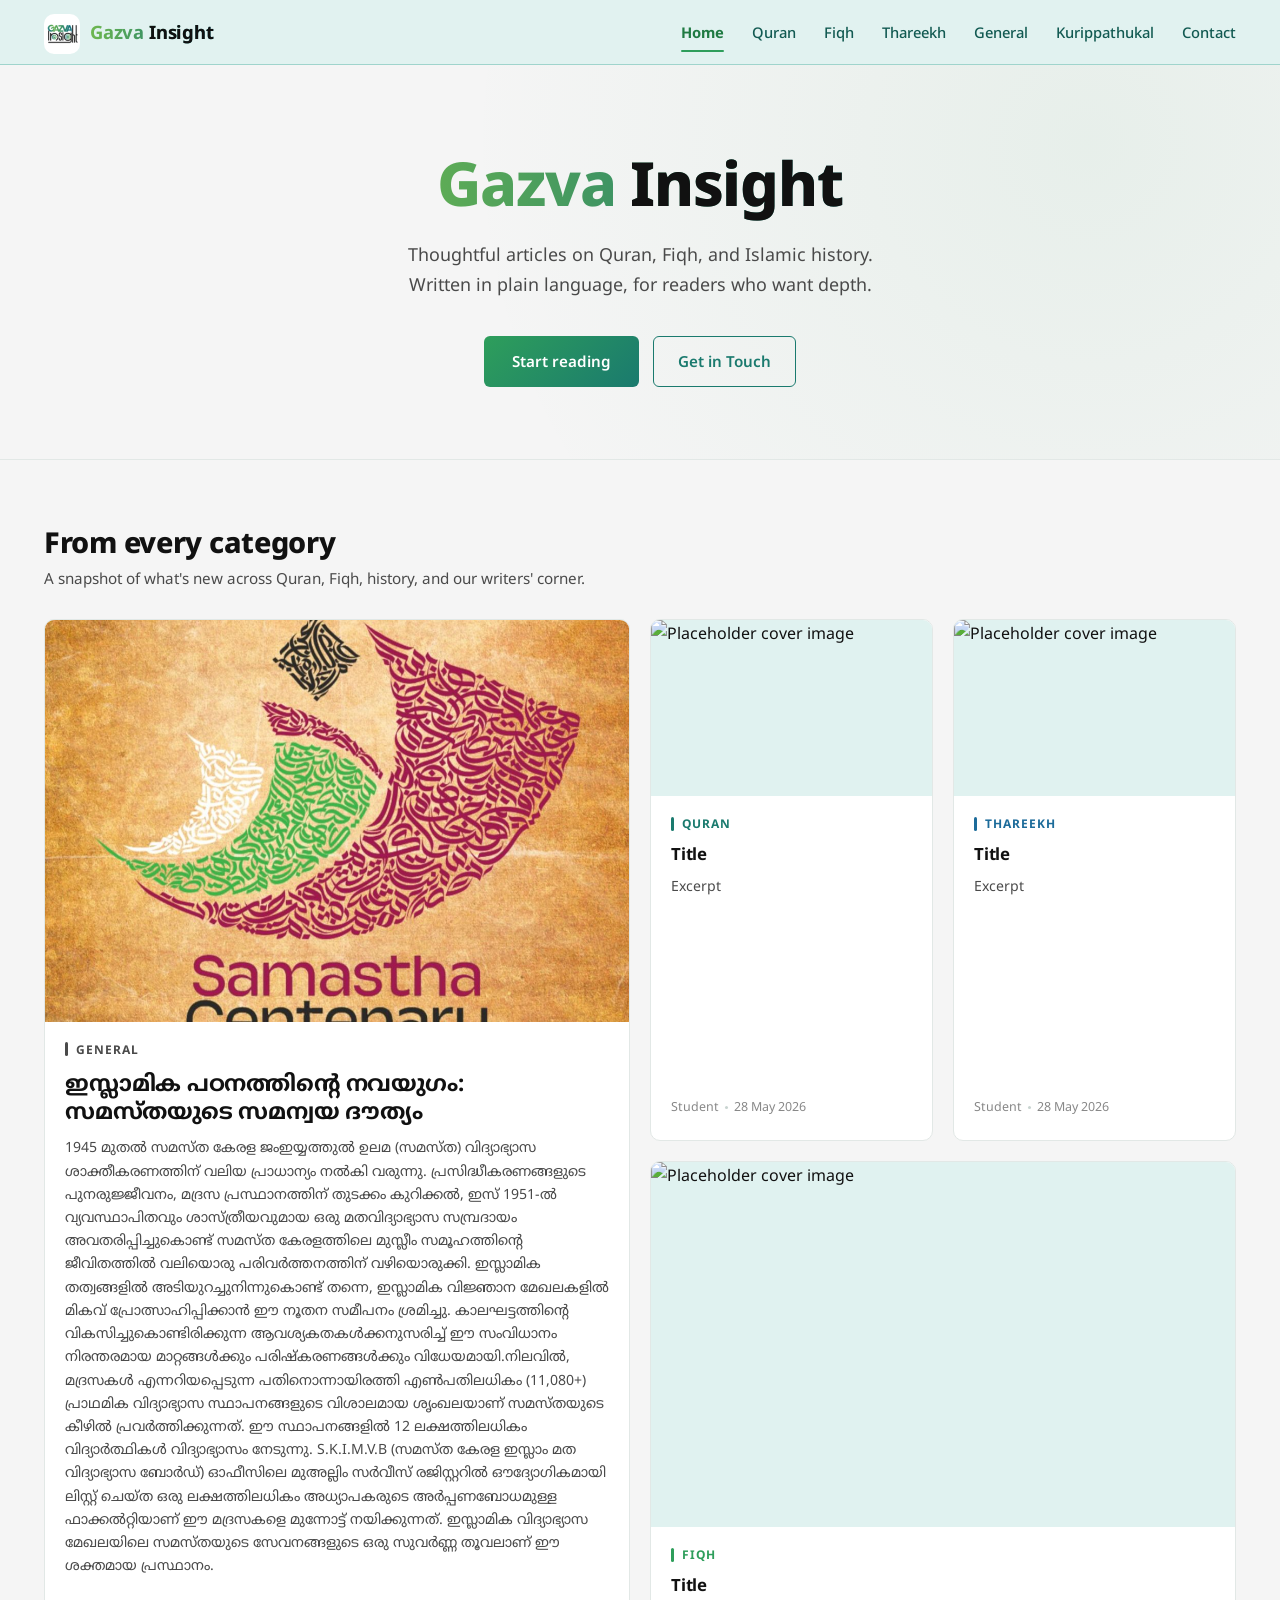
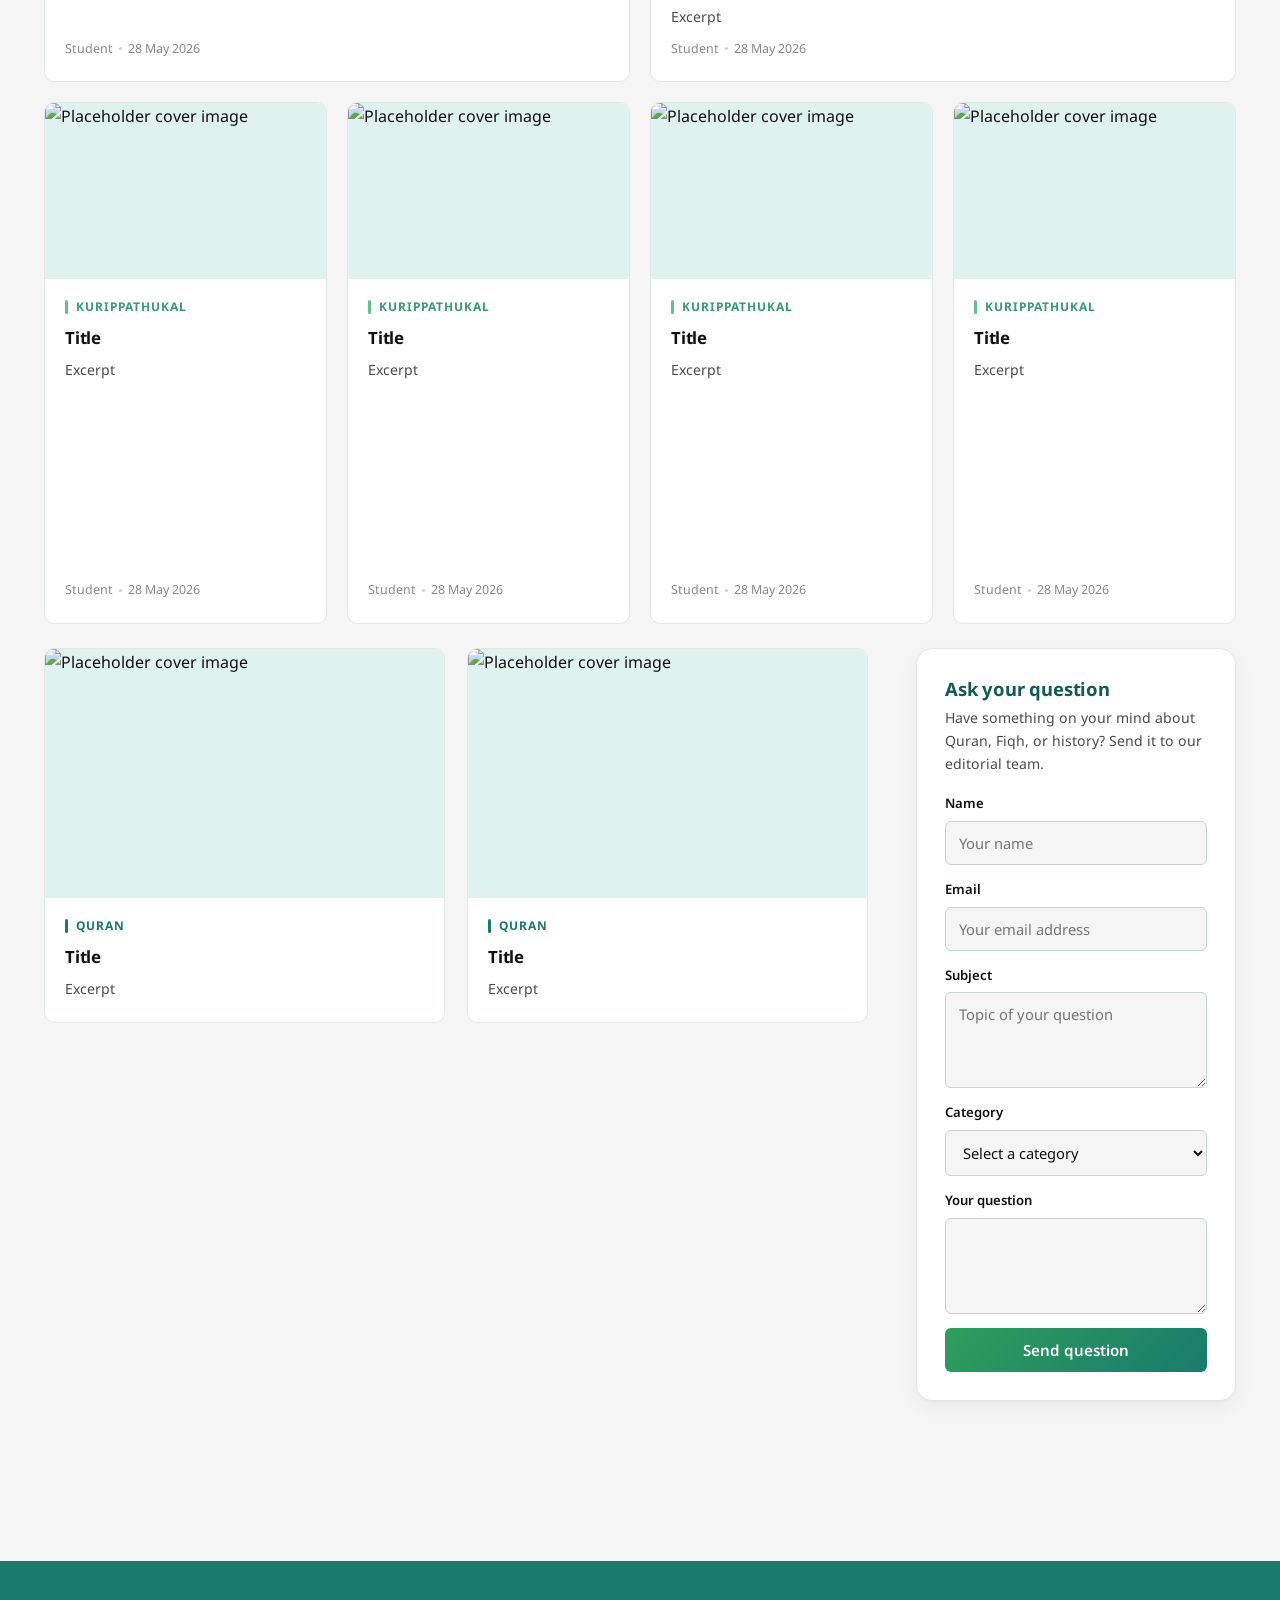
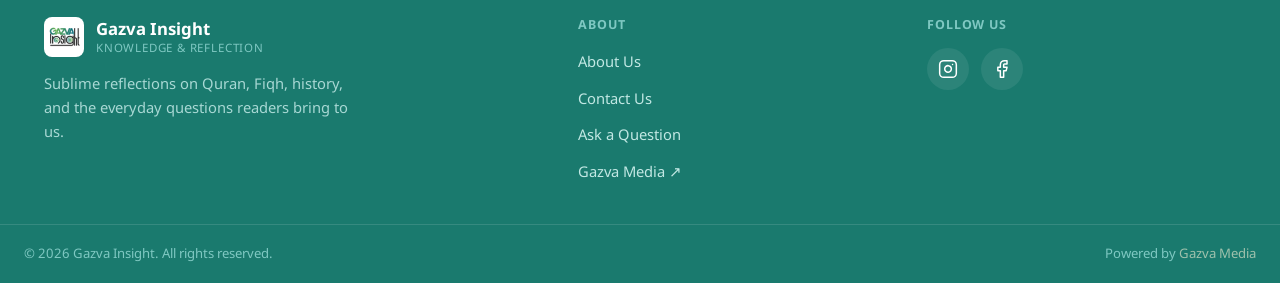
==== commit 7284e628: "INSIGHTS-S" ====
--- a/index.html
+++ b/index.html
@@ -21,7 +21,7 @@
 <section class="hero" style="text-align: center;">
   <div class="hero-content" style="max-width: 640px; margin: 0 auto; padding: 80px 24px 72px;">
     
-    <h1 class="hero-title">Gazva <span class="hero-title-span">Insights</span></h1>
+    <h1 class="hero-title">Gazva <span class="hero-title-span">Insight</span></h1>
 
     <p class="hero-text" style="font-size: 1.12rem; color: var(--ink-soft); line-height: 1.7; margin-bottom: 36px;">
       Thoughtful articles on Quran, Fiqh, and Islamic history.<br>
--- a/css/styles.css
+++ b/css/styles.css
@@ -150,20 +150,32 @@
 .btn-primary {
   background: linear-gradient(135deg, var(--leaf), var(--teal));
   color: #fff;
+  border: none;
+  font-size: 0.95rem;
+  font-weight: 600;
+  padding: 12px 28px;
+  cursor: pointer;
+  display: inline-flex;
+  align-items: center;
+  justify-content: center;
+  gap: 8px;
+  text-decoration: none;
+  transition: opacity 0.15s var(--ease), transform 0.15s var(--ease);
 }
 .btn-primary:hover {
-  background: var(--leaf);
+  opacity: 0.9;
   transform: translateY(-1px);
-  box-shadow: var(--TEAL);
 }
 .btn-outline {
   background: transparent;
-  border-color: var(--line-strong);
-  color: var(--linear-gradient(135deg, var(--leaf), var(--teal)));
+  border: 1px solid var(--teal);
+  border-radius: var(--radius-sm);
+  color: var(--teal);
 }
 .btn-outline:hover {
-  border-color: var(--leaf);
-  color: var(--linear-gradient(135deg, var(--leaf), var(--teal)));
+  background: var(--teal-light);
+  color: var(--teal-dark);
+  border-color: var(--teal);
 }
 .btn-block { width: 100%; }
 
@@ -1400,3 +1412,59 @@
 .cic-icon {
   transition: transform 0.3s ease;
 }
+
+/* ==========================================================================
+   HOME PAGE — mobile card size fix
+   ========================================================================== */
+@media (max-width: 560px) {
+
+  /* ── Mosaic cards ── */
+  .mosaic {
+    gap: 12px;
+  }
+
+  /* shorter images on all mosaic cards */
+  .mosaic .card__media {
+    aspect-ratio: 16 / 7;
+  }
+
+  /* lead card slightly taller than others */
+  .mosaic .card--lead .card__media {
+    aspect-ratio: 16 / 8;
+  }
+
+  /* smaller title on lead card */
+  .mosaic .card--lead .card__title {
+    font-size: 1.05rem;
+  }
+
+  /* hide excerpts — biggest cause of tall cards */
+  .mosaic .card__excerpt {
+    display: none;
+  }
+
+  /* hide cards 5 and beyond — too many on one screen */
+  .mosaic .card:nth-child(n+5) {
+    display: none;
+  }
+
+  /* tighter card body padding */
+  .mosaic .card__body {
+    padding: 12px 14px 14px;
+    gap: 6px;
+  }
+
+  /* ── Post grid cards ── */
+  .post-grid .card__media {
+    aspect-ratio: 16 / 7;
+  }
+
+  .post-grid .card__excerpt {
+    display: none;
+  }
+
+  .post-grid .card__body {
+    padding: 12px 14px 14px;
+    gap: 6px;
+  }
+}
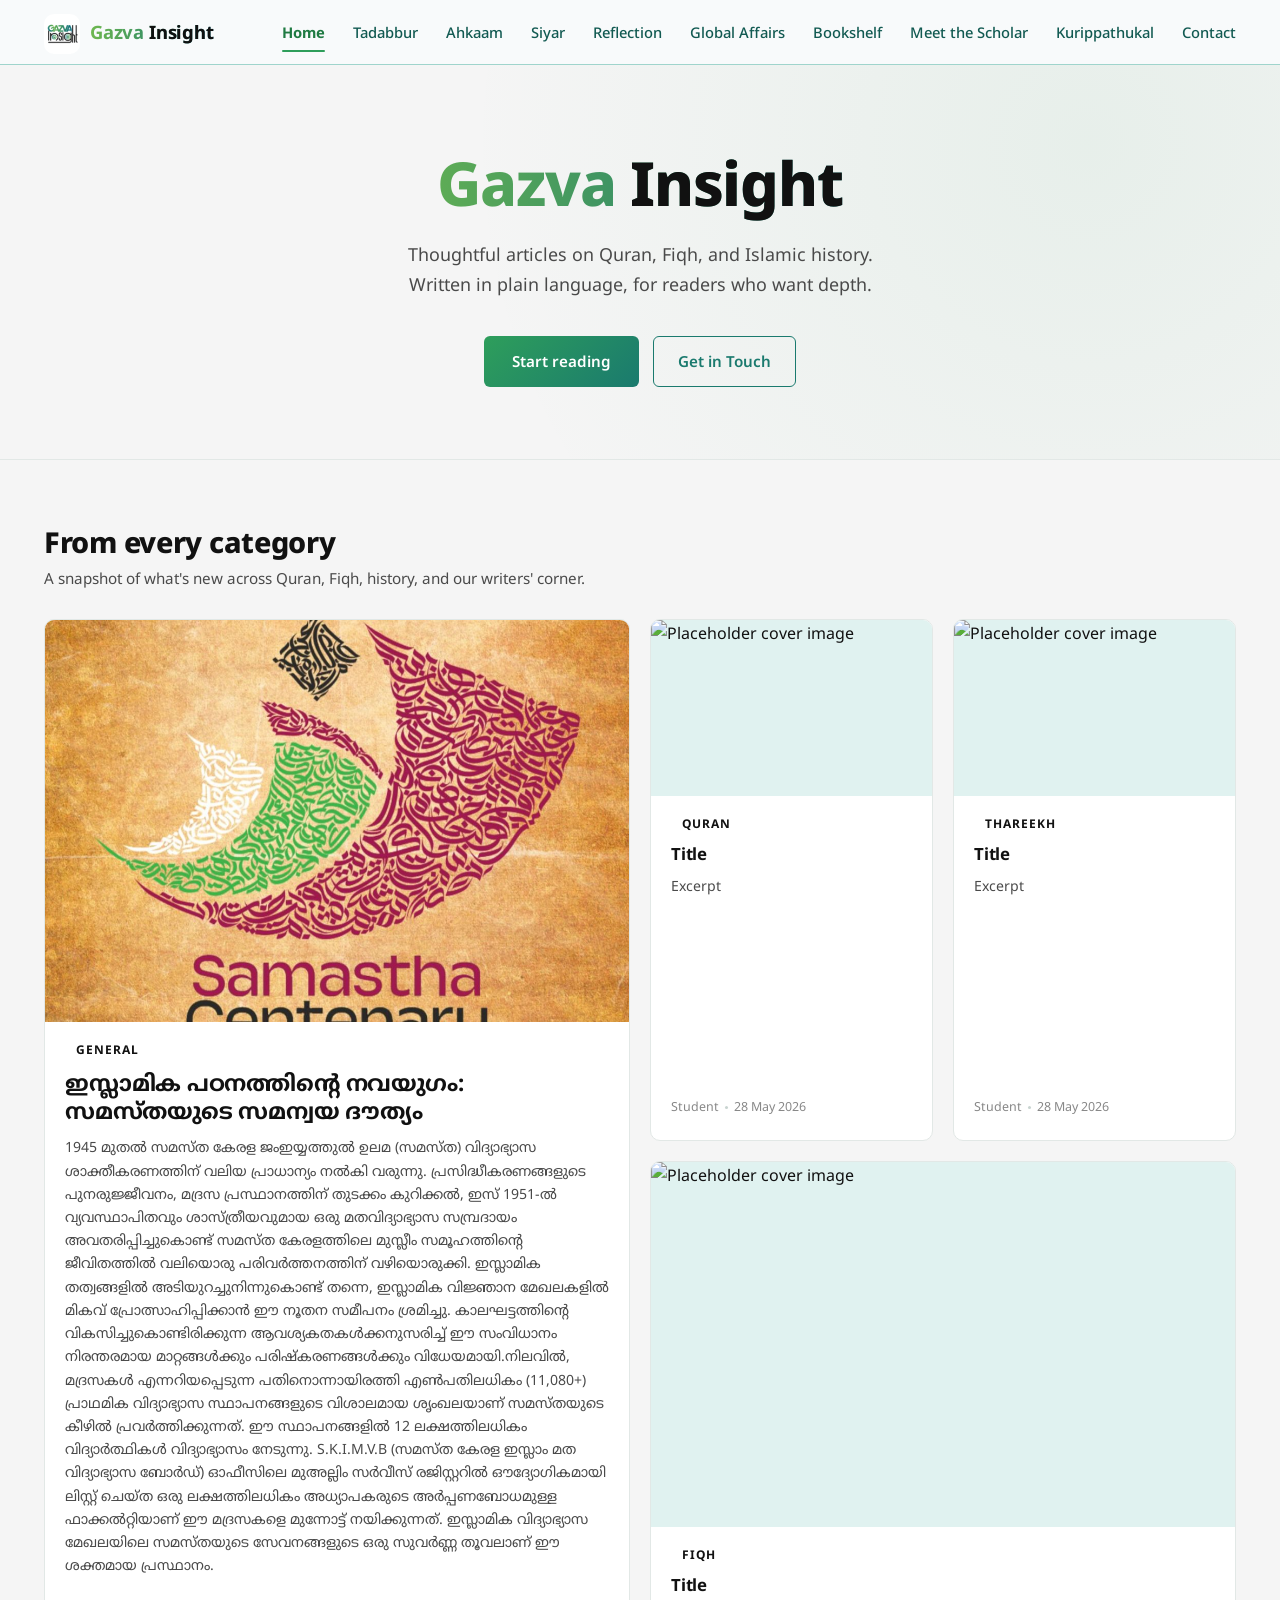
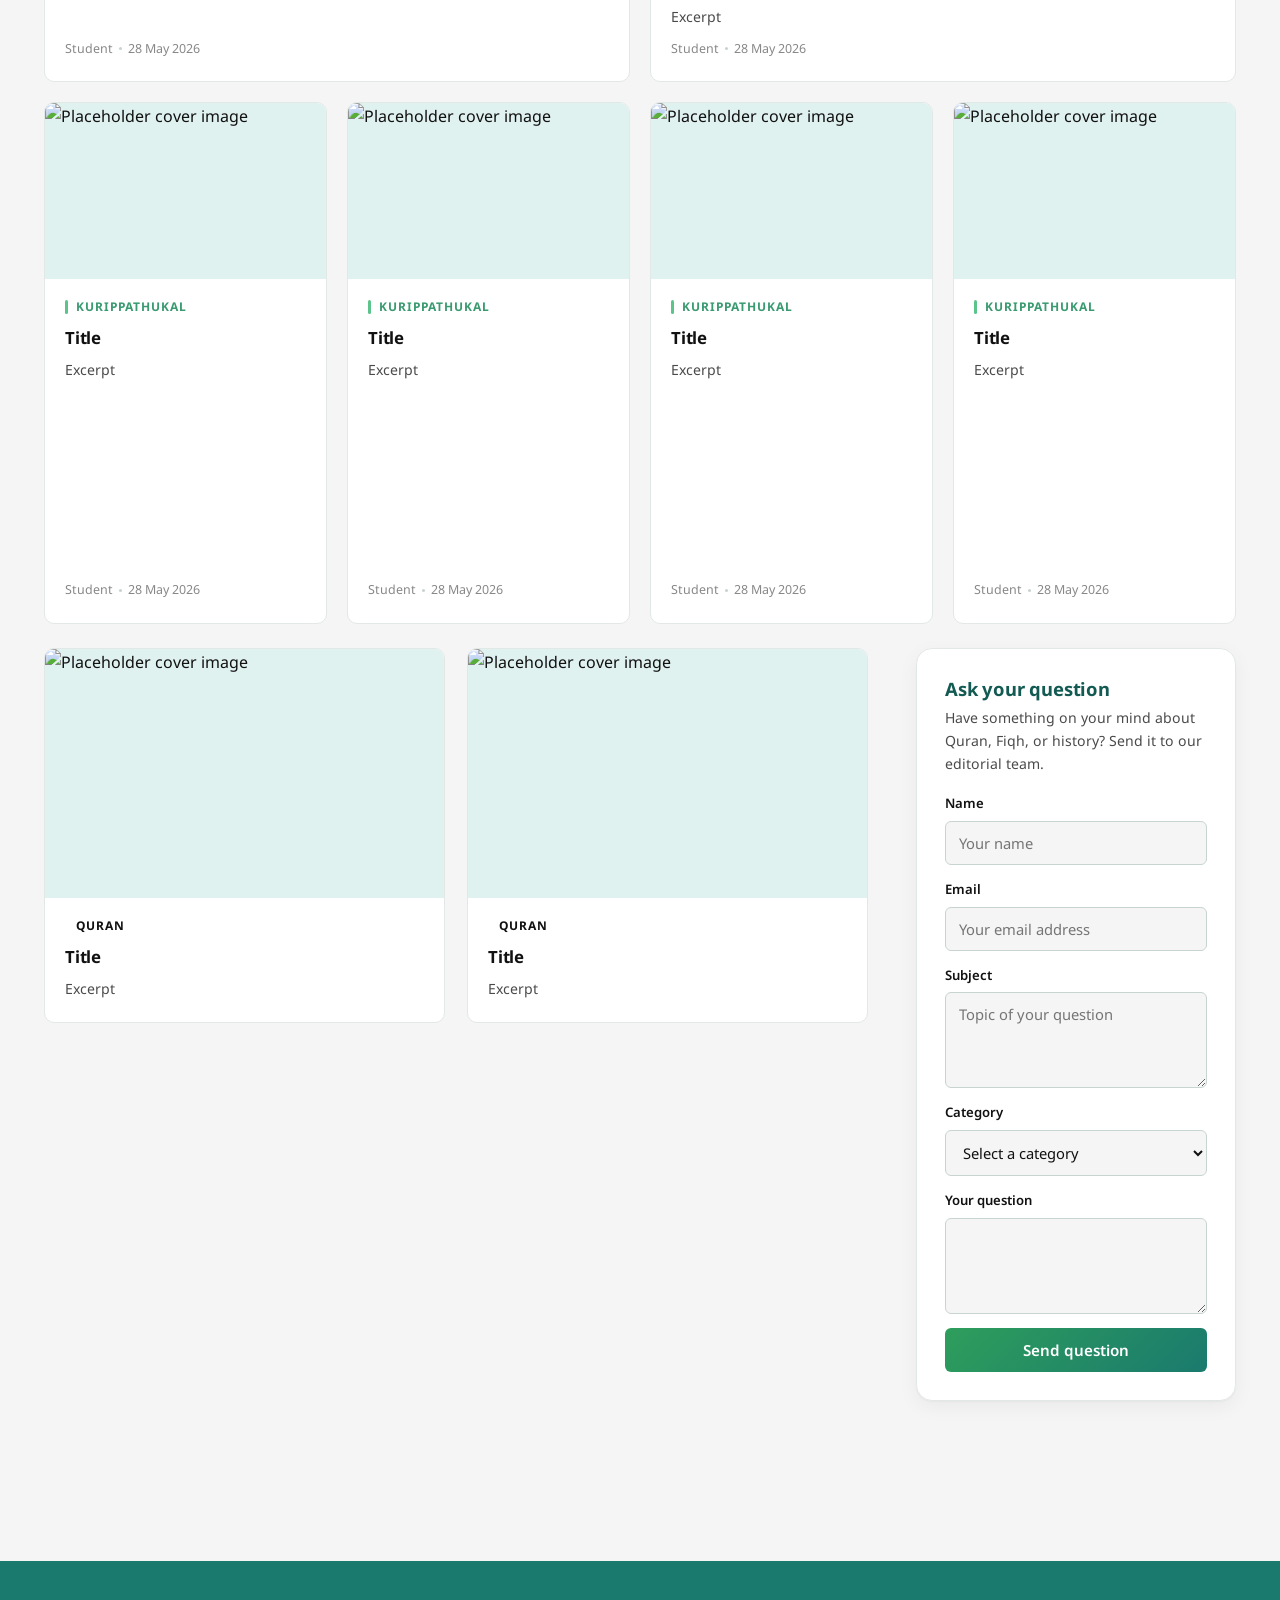
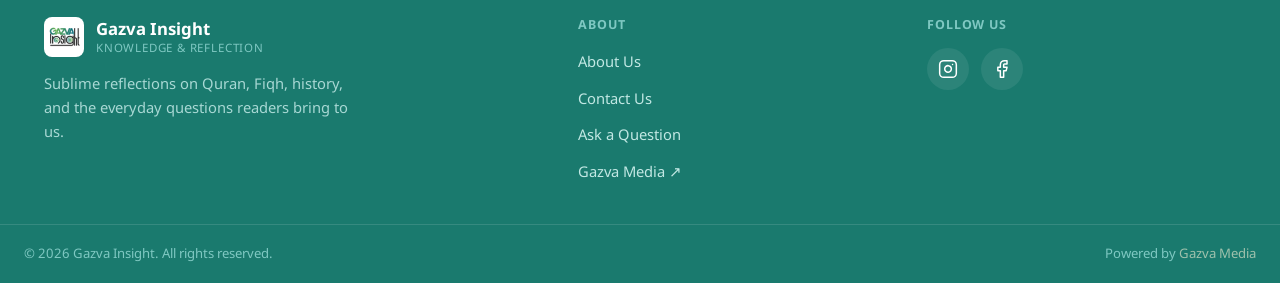
==== commit 75d85275: "files,css,js modified" ====
--- a/index.html
+++ b/index.html
@@ -29,7 +29,7 @@
     </p>
 
     <div class="hero-buttons" style="display: flex; gap: 14px; justify-content: center; flex-wrap: wrap;">
-      <a href="quran.html" class="btn btn-primary">Start reading</a>
+      <a href="tadabbur.html" class="btn btn-primary">Start reading</a>
       <a href="contact.html" class="btn btn-outline">Get in Touch</a>
     </div>
 
--- a/css/styles.css
+++ b/css/styles.css
@@ -43,10 +43,13 @@
   --line-strong:    #C8D4D0;      /* hover / emphasis border */
 
   /* ── Category wayfinding ── */
-  --cat-quran:        #1A7A6E;    /* deep teal */
-  --cat-fiqh:         #2E9E5B;    /* forest green */
-  --cat-thareekh:     #1C6B9A;    /* ocean blue */
-  --cat-general:      #4A4A4A;    /* ink soft */
+  --cat-tadabbur:        #1A7A6E;    /* deep teal */
+  --cat-ahkaam:         #2E9E5B;    /* forest green */
+  --cat-siyar:     #1C6B9A;    /* ocean blue */
+  --cat-globalaffairs:      #4A4A4A;    /* ink soft */
+   --cat-meetthescholar:      #4A4A4A;    /* ink soft */
+    --cat-reflection:      #4A4A4A;    /* ink soft */
+     --cat-:      #4A4A4A;    /* ink soft */
   --cat-kurippathukal:#5CC48A;    /* mint */
 
   /* ── Type ── */
@@ -186,7 +189,7 @@
   position: sticky;
   top: 0;
   z-index: 100;
-  background: rgba(224, 242, 240, 0.96);
+  background: rgba(248,250,251,.96);
   backdrop-filter: blur(8px);
   border-bottom: 1px solid #9FD4CC;
 }
@@ -1438,13 +1441,19 @@
     font-size: 1.05rem;
   }
 
-  /* hide excerpts — biggest cause of tall cards */
-  .mosaic .card__excerpt {
-    display: none;
-  }
-
-  /* hide cards 5 and beyond — too many on one screen */
-  .mosaic .card:nth-child(n+5) {
+.mosaic .card__excerpt {
+    display: -webkit-box;
+    -webkit-line-clamp: 2;   /* Show only 2 lines */
+    -webkit-box-orient: vertical;
+    overflow: hidden;
+    text-overflow: ellipsis;
+
+    font-size: 0.82rem;
+    line-height: 1.4;
+}
+
+  /* hide cards 9 and beyond — too many on one screen */
+  .mosaic .card:nth-child(n+9) {
     display: none;
   }
 
@@ -1459,9 +1468,6 @@
     aspect-ratio: 16 / 7;
   }
 
-  .post-grid .card__excerpt {
-    display: none;
-  }
 
   .post-grid .card__body {
     padding: 12px 14px 14px;
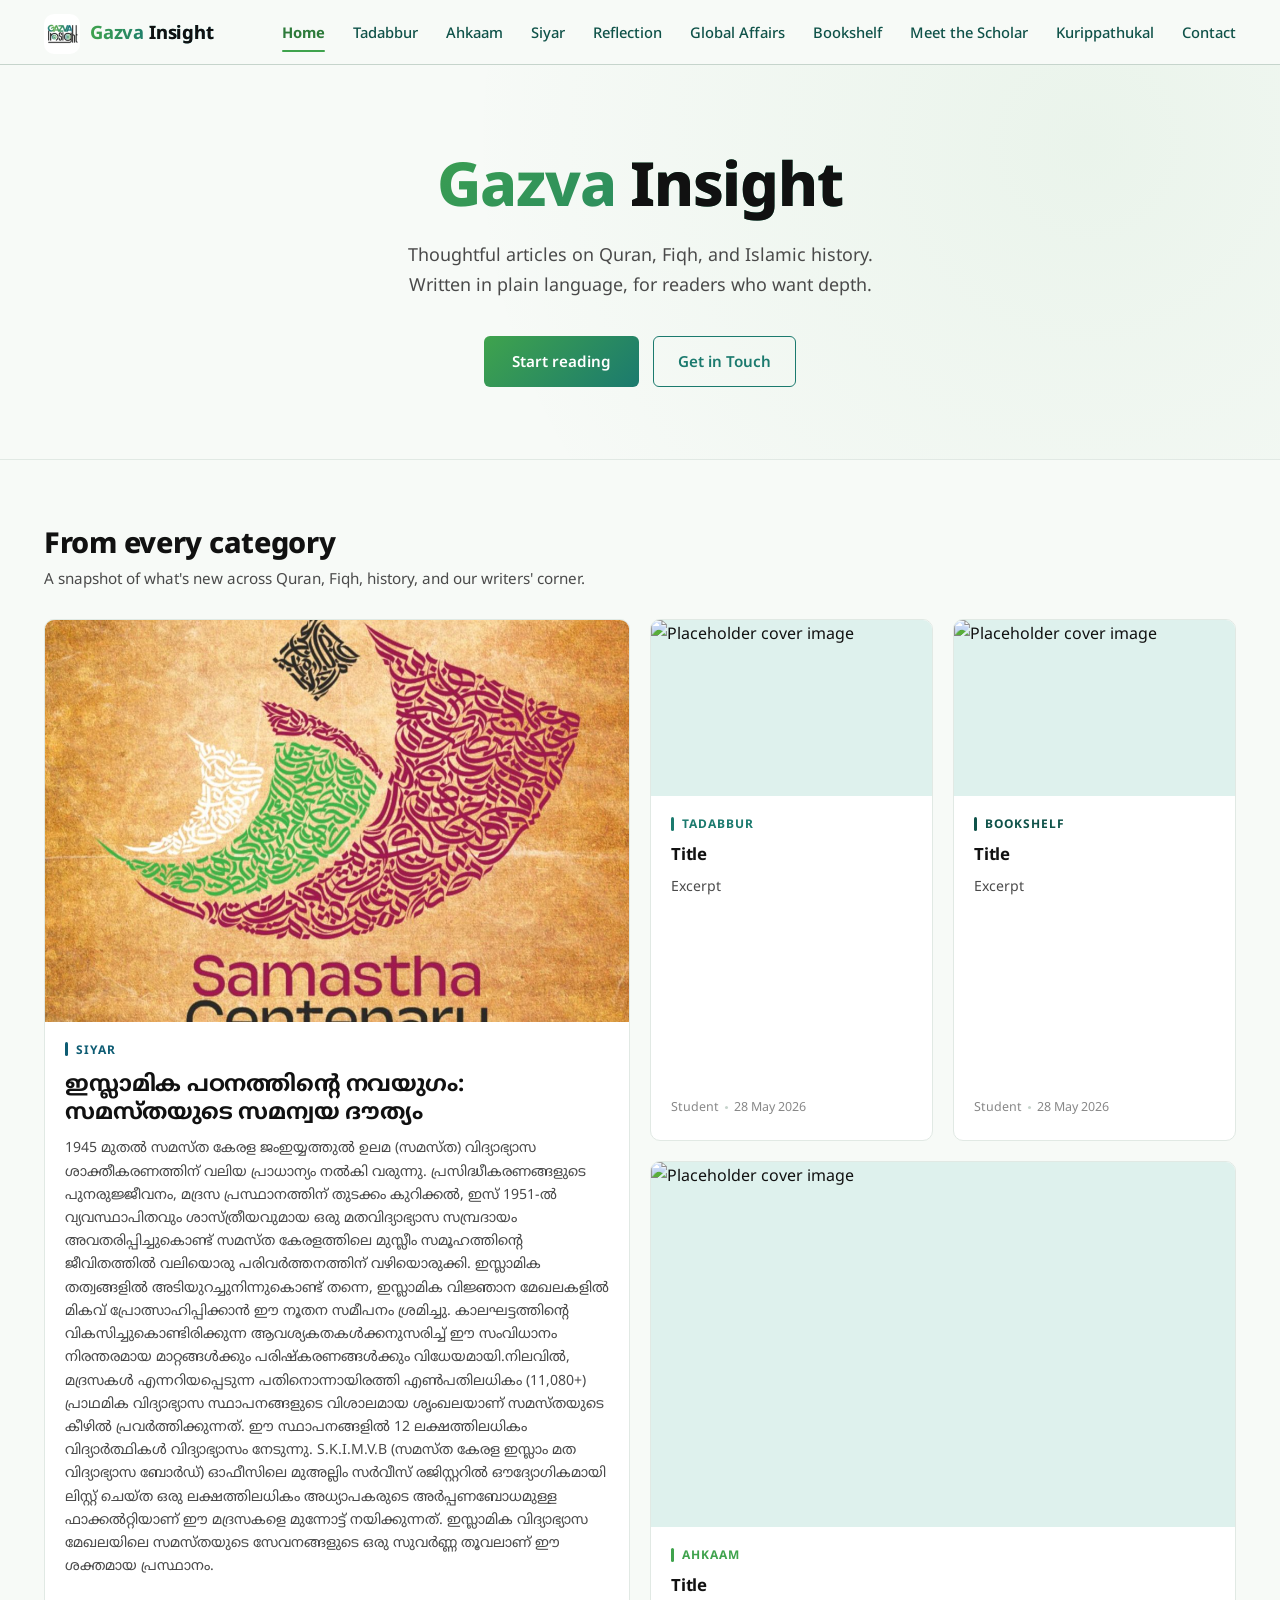
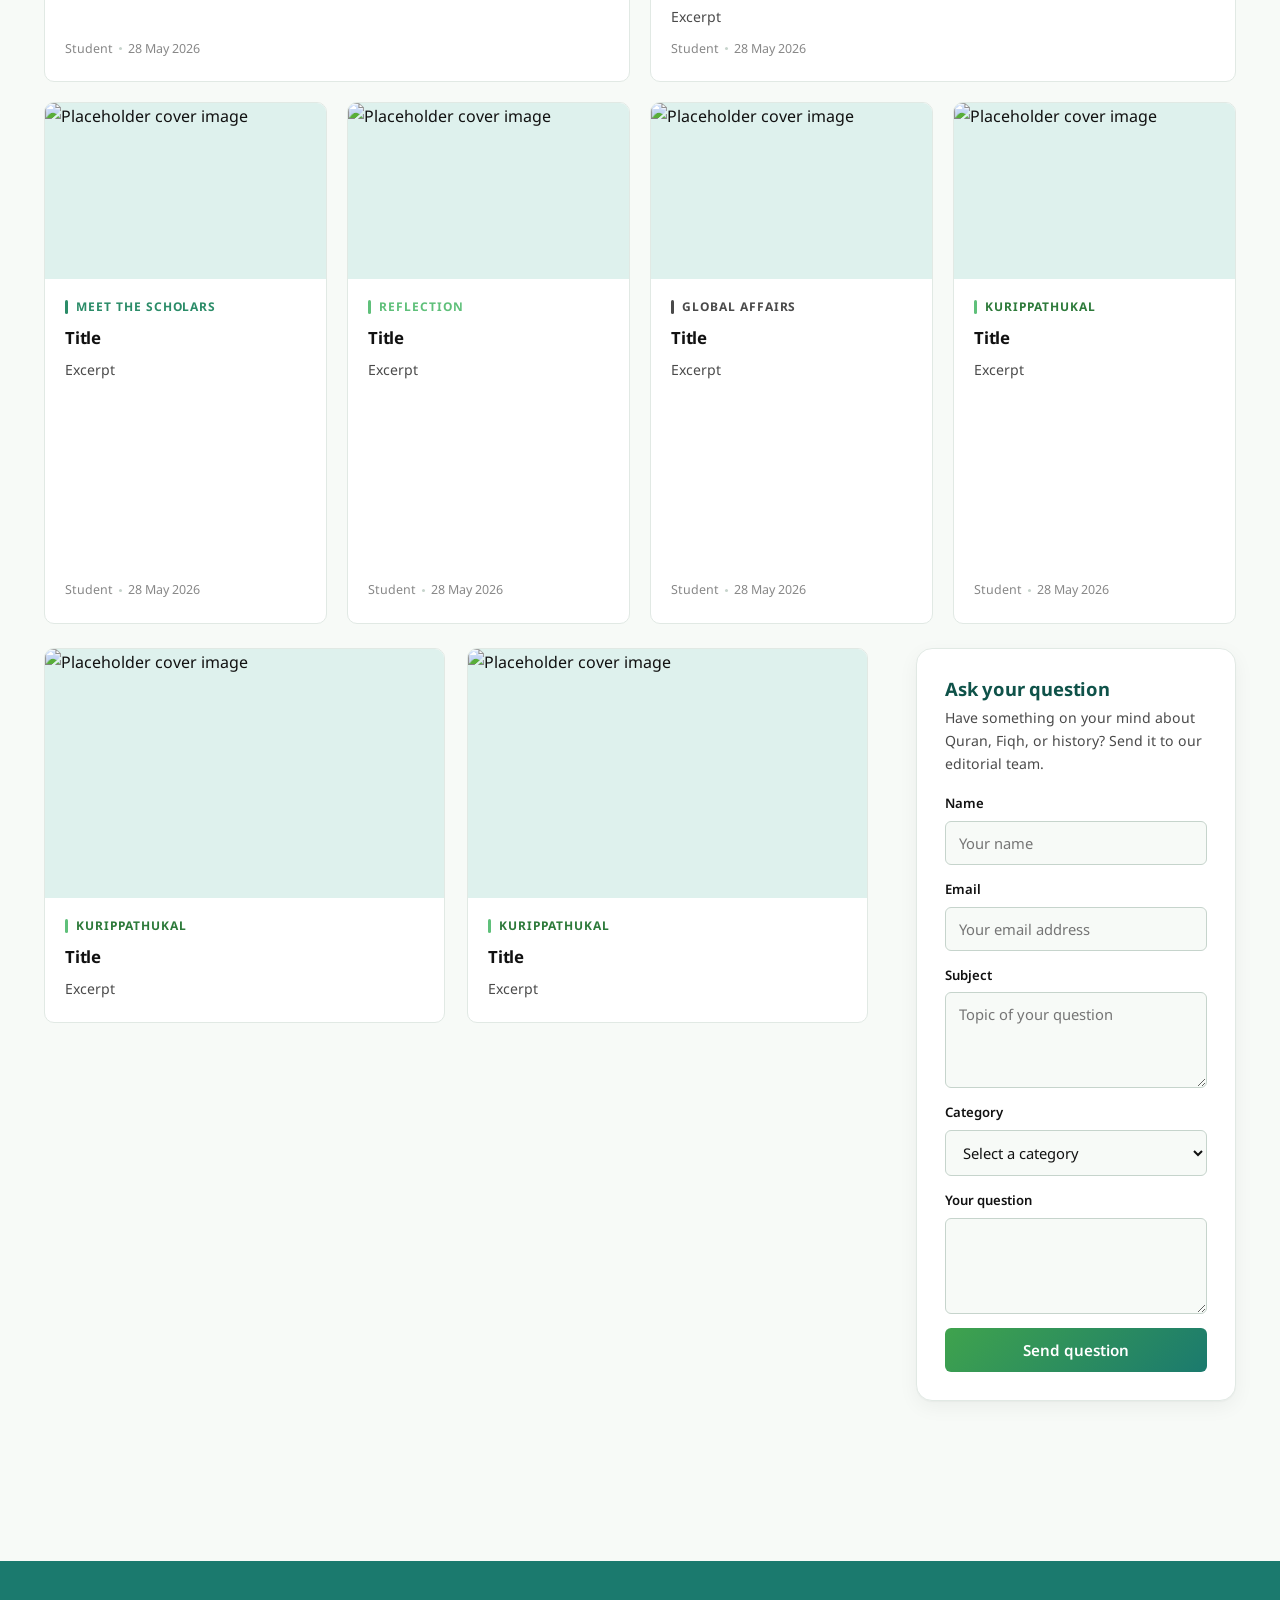
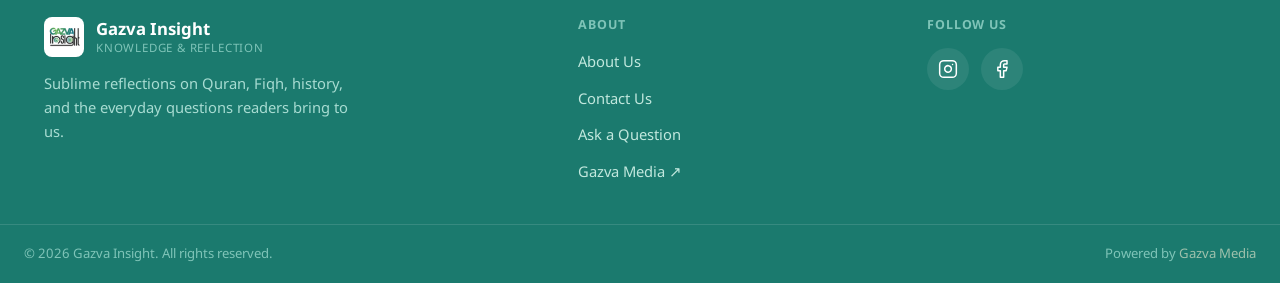
==== commit 8cc898ea: "updted" ====
--- a/index.html
+++ b/index.html
@@ -51,7 +51,7 @@
             <img src="images/SAMASTA.png" alt="Placeholder cover image" loading="lazy" />
           </div>
           <div class="card__body">
-            <span class="eyebrow cat-general">General</span>
+            <span class="eyebrow cat-siyar">Siyar</span>
             <h3 class="card__title"> ഇസ്ലാമിക പഠനത്തിന്റെ നവയുഗം: സമസ്തയുടെ സമന്വയ ദൗത്യം</h3>
             <p class="card__excerpt">1945 മുതൽ സമസ്ത കേരള ജംഇയ്യത്തുൽ ഉലമ (സമസ്ത)  വിദ്യാഭ്യാസ ശാക്തീകരണത്തിന് വലിയ പ്രാധാന്യം നൽകി വരുന്നു. പ്രസിദ്ധീകരണങ്ങളുടെ പുനരുജ്ജീവനം, മദ്രസ പ്രസ്ഥാനത്തിന് തുടക്കം കുറിക്കൽ, ഇസ്
 
@@ -60,36 +60,36 @@
           </div>
         </a>
 
-        <a href="general/samastha.html" class="card">
+        <a href="#" class="card">
           <div class="card__media">
             <img src="images/QURAN.jpg" alt="Placeholder cover image" loading="lazy" />
           </div>
           <div class="card__body">
-            <span class="eyebrow cat-quran">Quran</span>
+            <span class="eyebrow cat-tadabbur">Tadabbur</span>
             <h3 class="card__title">Title</h3>
             <p class="card__excerpt">Excerpt</p>
             <div class="card__meta"><span>Student</span><span class="dot"></span><span>28 May 2026</span></div>
           </div>
         </a>
 
-        <a href="thareekh.html" class="card">
+        <a href="#" class="card">
           <div class="card__media">
             <img src="images/THAREEKH.jpg" alt="Placeholder cover image" loading="lazy" />
           </div>
           <div class="card__body">
-            <span class="eyebrow cat-thareekh">Thareekh</span>
+            <span class="eyebrow cat-bookshelf">Bookshelf</span>
             <h3 class="card__title">Title</h3>
             <p class="card__excerpt">Excerpt</p>
             <div class="card__meta"><span>Student</span><span class="dot"></span><span>28 May 2026</span></div>
           </div>
         </a>
 
-        <a href="fiqh.html" class="card card--wide">
+        <a href="#" class="card card--wide">
           <div class="card__media">
             <img src="images/FIQH.jpg" alt="Placeholder cover image" loading="lazy" />
           </div>
           <div class="card__body">
-            <span class="eyebrow cat-fiqh">Fiqh</span>
+            <span class="eyebrow cat-ahkaam">Ahkaam</span>
             <h3 class="card__title">Title</h3>
             <p class="card__excerpt">Excerpt</p>
             <div class="card__meta"><span>Student</span><span class="dot"></span><span>28 May 2026</span></div>
@@ -101,29 +101,29 @@
             <img src="#" alt="Placeholder cover image" loading="lazy" />
           </div>
           <div class="card__body">
-            <span class="eyebrow cat-kurippathukal">Kurippathukal</span>
+            <span class="eyebrow cat-meetthescholar">Meet the Scholars</span>
             <h3 class="card__title">Title</h3>
             <p class="card__excerpt">Excerpt</p>
             <div class="card__meta"><span>Student</span><span class="dot"></span><span>28 May 2026</span></div>
           </div>
         </a>
-        <a href="kurippathukal.html" class="card">
+        <a href="#" class="card">
           <div class="card__media">
             <img src="#" alt="Placeholder cover image" loading="lazy" />
           </div>
           <div class="card__body">
-            <span class="eyebrow cat-kurippathukal">Kurippathukal</span>
+            <span class="eyebrow cat-reflection">Reflection</span>
             <h3 class="card__title">Title</h3>
             <p class="card__excerpt">Excerpt</p>
             <div class="card__meta"><span>Student</span><span class="dot"></span><span>28 May 2026</span></div>
           </div>
         </a>
-         <a href="kurippathukal.html" class="card">
+         <a href="#" class="card">
           <div class="card__media">
             <img src="#" alt="Placeholder cover image" loading="lazy" />
           </div>
           <div class="card__body">
-            <span class="eyebrow cat-kurippathukal">Kurippathukal</span>
+            <span class="eyebrow cat-globalaffairs">Global Affairs</span>
             <h3 class="card__title">Title</h3>
             <p class="card__excerpt">Excerpt</p>
             <div class="card__meta"><span>Student</span><span class="dot"></span><span>28 May 2026</span></div>
@@ -152,7 +152,7 @@
               <img src="#" alt="Placeholder cover image" loading="lazy" />
             </div>
             <div class="card__body">
-              <span class="eyebrow cat-quran">Quran</span>
+              <span class="eyebrow cat-kurippathukal">Kurippathukal</span>
               <h3 class="card__title">Title</h3>
               <p class="card__excerpt">Excerpt</p>
             </div>
@@ -162,7 +162,7 @@
               <img src="#" alt="Placeholder cover image" loading="lazy" />
             </div>
             <div class="card__body">
-              <span class="eyebrow cat-quran">Quran</span>
+              <span class="eyebrow cat-kurippathukal">Kurippathukal</span>
               <h3 class="card__title">Title</h3>
               <p class="card__excerpt">Excerpt</p>
             </div>
--- a/css/styles.css
+++ b/css/styles.css
@@ -5,52 +5,49 @@
 
 :root {
   /* ── Core surfaces ── */
-  --paper:          #F5F5F5;      /* off-white page background */
-  --paper-raised:   #FFFFFF;      /* card / panel surfaces */
-  --ink:            #111111;      /* headings, strong text */
-  --ink-soft:       #4A4A4A;      /* body text, descriptions */
-  --ink-muted:      #888888;      /* meta, dates, captions */
-
-  /* ── Brand green (primary) ── */
-  --leaf:           #2E9E5B;      /* Forest Green — buttons, active states */
-  --leaf-dark:      #1F7A42;
-  --primary:        #6eb84f;      /* primary color */
-    --primary2 :      #05697a;      /* secondary color */
-  --leaf-light:     #E6F7ED;      /* green tint surfaces */
-
-  /* ── Brand teal (secondary) ── */
-  --teal:           #1A7A6E;      /* Deep Teal — secondary actions */
-  --teal-dark:      #125A52;      /* hover on teal, footer headings */
-
-  --teal-light:     #E0F2F0;      /* teal tint surfaces */
-
-  /* ── Ocean blue (accent) ── */
-  --blue:           #1C6B9A;      /* Ocean Blue — links, badges, highlights */
-  --blue-dark:      #145078;      /* hover on blue */
-  --blue-light:     #E3EFF7;      /* blue tint surfaces */
+  --paper:          #F7FAF7;
+  --paper-raised:   #FFFFFF;
+  --ink:            #111111;
+  --ink-soft:       #4A4A4A;
+  --ink-muted:      #888888;
+
+  /* ── Brand green (primary) — sampled from logo wordmark start ── */
+  --leaf:           #3FA34D;
+  --leaf-dark:      #2D7A3A;
+  --leaf-light:     #E8F6EC;
+
+  /* ── Brand teal (secondary) — sampled from logo mid-gradient ── */
+  --teal:           #1B7A6E;
+  --teal-dark:      #0F5249;
+  --teal-light:     #DEF1ED;
+
+  /* ── Teal-blue (accent) — sampled from logo end / "ht" letters ── */
+  --blue:           #0E5C73;
+  --blue-dark:      #094252;
+  --blue-light:     #E1ECF5;
 
   /* ── Supporting tones ── */
-  --mint:           #5CC48A;      /* lighter green — hover fills, icons */
-  --teal-mid:       #2E9E8A;      /* mid teal — gradient midpoint */
-  --sky:            #3A8FC4;      /* sky blue — softer blue uses */
-
-  /* ── Logo gradient ── */
-  --gradient-logo: linear-gradient(135deg, #3DB05C, #1A7A6E, #1C6B9A);
-  --primary-gradient: linear-gradient(90deg, #6eb84f 0%, #05697a 100%);
+  --mint:           #5FC07A;
+  --teal-mid:       #2B8C68;
+  --sky:            #3A8FC4;
+
+  /* ── Logo gradient — matches the actual wordmark ── */
+  --gradient-logo: linear-gradient(90deg, #3FA34D, #1B7A6E, #0E5C73);
+  --primary-gradient: linear-gradient(135deg, #3FA34D, #1B7A6E);
 
   /* ── Borders ── */
-  --line:           #E2E8E6;      /* default border */
-  --line-strong:    #C8D4D0;      /* hover / emphasis border */
+  --line:           #E1E9E4;
+  --line-strong:    #C6D4CC;
 
   /* ── Category wayfinding ── */
-  --cat-tadabbur:        #1A7A6E;    /* deep teal */
-  --cat-ahkaam:         #2E9E5B;    /* forest green */
-  --cat-siyar:     #1C6B9A;    /* ocean blue */
-  --cat-globalaffairs:      #4A4A4A;    /* ink soft */
-   --cat-meetthescholar:      #4A4A4A;    /* ink soft */
-    --cat-reflection:      #4A4A4A;    /* ink soft */
-     --cat-:      #4A4A4A;    /* ink soft */
-  --cat-kurippathukal:#5CC48A;    /* mint */
+  --cat-tadabbur:       #1B7A6E;
+  --cat-ahkaam:         #3FA34D;
+  --cat-siyar:          #0E5C73;
+  --cat-globalaffairs:  #4A4A4A;
+  --cat-meetthescholar: #2B8C68;
+  --cat-reflection:     #5FC07A;
+  --cat-bookshelf:      #0F5249;
+  --cat-kurippathukal:  #5FC07A;
 
   /* ── Type ── */
   --font-base:    "Noto Sans", "Noto Sans Malayalam", -apple-system, "Segoe UI", sans-serif;
@@ -66,7 +63,6 @@
   --ease:          cubic-bezier(0.2, 0.7, 0.2, 1);
 }
 
-  
 /* ---------- Reset ---------- */
 * { box-sizing: border-box; }
 html { scroll-behavior: smooth; }
@@ -125,17 +121,23 @@
   display: inline-block;
 }
 
-.eyebrow.cat-quran::before         { background: var(--cat-quran); }
-.eyebrow.cat-fiqh::before          { background: var(--cat-fiqh); }
-.eyebrow.cat-thareekh::before      { background: var(--cat-thareekh); }
-.eyebrow.cat-general::before       { background: var(--cat-general); }
-.eyebrow.cat-kurippathukal::before { background: var(--cat-kurippathukal); }
-
-.eyebrow.cat-quran         { color: var(--cat-quran); }
-.eyebrow.cat-fiqh          { color: var(--cat-fiqh); }
-.eyebrow.cat-thareekh      { color: var(--cat-thareekh); }
-.eyebrow.cat-general       { color: var(--cat-general); }
-.eyebrow.cat-kurippathukal { color: #3a9a70; }
+.eyebrow.cat-tadabbur::before        { background: var(--cat-tadabbur); }
+.eyebrow.cat-ahkaam::before          { background: var(--cat-ahkaam); }
+.eyebrow.cat-siyar::before           { background: var(--cat-siyar); }
+.eyebrow.cat-globalaffairs::before   { background: var(--cat-globalaffairs); }
+.eyebrow.cat-meetthescholar::before  { background: var(--cat-meetthescholar); }
+.eyebrow.cat-reflection::before      { background: var(--cat-reflection); }
+.eyebrow.cat-bookshelf::before       { background: var(--cat-bookshelf); }
+.eyebrow.cat-kurippathukal::before   { background: var(--cat-kurippathukal); }
+
+.eyebrow.cat-tadabbur        { color: var(--cat-tadabbur); }
+.eyebrow.cat-ahkaam          { color: var(--cat-ahkaam); }
+.eyebrow.cat-siyar           { color: var(--cat-siyar); }
+.eyebrow.cat-globalaffairs   { color: var(--cat-globalaffairs); }
+.eyebrow.cat-meetthescholar  { color: var(--cat-meetthescholar); }
+.eyebrow.cat-reflection      { color: var(--cat-reflection); }
+.eyebrow.cat-bookshelf       { color: var(--cat-bookshelf); }
+.eyebrow.cat-kurippathukal   { color: #2D7A3A; }
 
 /* ---------- Buttons ---------- */
 .btn {
@@ -189,9 +191,9 @@
   position: sticky;
   top: 0;
   z-index: 100;
-  background: rgba(248,250,251,.96);
+  background: rgba(247, 250, 247, 0.96);
   backdrop-filter: blur(8px);
-  border-bottom: 1px solid #9FD4CC;
+  border-bottom: 1px solid var(--line-strong);
 }
 .navbar {
   display: flex;
@@ -216,7 +218,7 @@
   font-size: 1.15rem;
   letter-spacing: -0.01em;
 
-  background: linear-gradient(90deg, #6eb84f 0%, #05697a 100%);
+  background: var(--gradient-logo);
   background-clip: text;
   -webkit-background-clip: text;
 
@@ -268,11 +270,11 @@
 
 /* Navbar CTA button override */
 .navbar .btn-primary {
-  background: var(--teal);
+  background: linear-gradient(135deg, var(--leaf), var(--teal));
   color: #fff;
 }
 .navbar .btn-primary:hover {
-  background: var(--teal-dark);
+  opacity: 0.9;
 }
 
 @media (max-width: 860px) {
@@ -281,12 +283,12 @@
     top: 65px;
     left: 0;
     right: 0;
-    background: #E0F2F0;
+    background: var(--teal-light);
     flex-direction: column;
     align-items: flex-start;
     gap: 4px;
     padding: 16px 24px 24px;
-    border-bottom: 1px solid #9FD4CC;
+    border-bottom: 1px solid var(--line-strong);
     box-shadow: var(--shadow-raised);
     transform: translateY(-12px);
     opacity: 0;
@@ -304,7 +306,27 @@
   }
   .navbar__toggle { display: inline-flex; }
 }
-
+/* ── Navbar contact button + actions wrapper ── */
+.navbar__actions {
+  display: flex;
+  align-items: center;
+  gap: 12px;
+  flex-shrink: 0;
+}
+
+.navbar__contact-btn {
+  font-size: 0.88rem;
+  padding: 9px 20px;
+  border-radius: var(--radius-sm);
+  white-space: nowrap;
+}
+
+/* Hide contact button on mobile — show it inside the open menu instead */
+@media (max-width: 860px) {
+  .navbar__contact-btn {
+    display: none;
+  }
+}
 /* ==========================================================================
    FOOTER
    ========================================================================== */
@@ -334,7 +356,7 @@
   color: #fff;
 }
 .footer__tagline {
-  color: #A8D8D4;
+  color: #A8DCD2;
   font-size: 0.92rem;
   max-width: 320px;
 }
@@ -343,12 +365,12 @@
   font-weight: 700;
   letter-spacing: 0.07em;
   text-transform: uppercase;
-  color: #7FC8C2;
+  color: #7FC4B8;
   margin-bottom: 16px;
 }
 .footer__links { display: flex; flex-direction: column; gap: 10px; list-style: none; }
 .footer__links a {
-  color: #C2E8E4;
+  color: #C2E8DE;
   font-size: 0.92rem;
   transition: color 0.15s var(--ease);
 }
@@ -381,7 +403,7 @@
   flex-wrap: wrap;
   gap: 8px;
   font-size: 0.82rem;
-  color: #7FC8C2;
+  color: #7FC4B8;
 }
 
 /* ── Brand column ── */
@@ -405,7 +427,7 @@
 }
 .footer__brand-subline {
   font-size: 0.72rem;
-  color: #7FC8C2;
+  color: #7FC4B8;
   letter-spacing: 0.07em;
   text-transform: uppercase;
   margin-top: 2px;
@@ -417,7 +439,7 @@
   display: flex;
   align-items: center;
   gap: 10px;
-  color: #C2E8E4;
+  color: #C2E8DE;
   font-size: 0.92rem;
   transition: color 0.15s var(--ease);
 }
@@ -519,7 +541,7 @@
 .form-field textarea:focus,
 .form-field select:focus {
   border-color: var(--leaf);
-  box-shadow: 0 0 0 3px rgba(46, 158, 91, 0.15);
+  box-shadow: 0 0 0 3px rgba(63, 163, 77, 0.15);
   outline: none;
 }
 .form-status {
@@ -630,7 +652,7 @@
 .hero {
   border-bottom: 1px solid var(--line);
   background:
-    radial-gradient(circle at 85% 20%, rgba(46, 158, 91, 0.07), transparent 55%),
+    radial-gradient(circle at 85% 20%, rgba(63, 163, 77, 0.07), transparent 55%),
     var(--paper);
 }
 .hero__inner {
@@ -1021,44 +1043,10 @@
   from { opacity: 0; transform: scale(0.8); }
   to   { opacity: 1; transform: scale(1); }
 }
+
 /* ==========================================================================
    CONTACT PAGE — redesigned
    ========================================================================== */
-   .contact-social-row {
-  display: flex;
-  gap: 8px;
-  flex-wrap: wrap;
-}
-
-.contact-social-btn {
-  display: inline-flex;
-  align-items: center;
-  gap: 7px;
-  padding: 8px 14px;
-  border-radius: var(--radius-sm);
-  border: 1px solid var(--line);
-  background: var(--paper-raised);
-  color: var(--ink-soft);           /* ← this sets SVG stroke colour */
-  font-size: 0.82rem;
-  font-weight: 500;
-  font-family: inherit;
-  text-decoration: none;            /* ← removes underline on <a> */
-  cursor: pointer;
-  transition: all 0.15s var(--ease);
-  line-height: 1;                   /* ← stops text/icon misalignment */
-}
-
-.contact-social-btn svg {
-  flex-shrink: 0;
-  display: block;
-}
-
-.contact-social-btn:hover {
-  border-color: var(--teal);
-  color: var(--teal-dark);
-  background: var(--teal-light);
-}
-
 .contact-divider {
   width: 44px;
   height: 3px;
@@ -1096,12 +1084,13 @@
   border: 1px solid var(--line);
   border-radius: var(--radius-md);
   padding: 16px 18px;
-  transition: border-color 0.15s var(--ease), box-shadow 0.15s var(--ease);
+  transition: transform 0.3s ease, box-shadow 0.3s ease, border-color 0.15s var(--ease);
 }
 
 .contact-info-card:hover {
+  transform: translateY(-6px);
+  box-shadow: 0 16px 40px rgba(0,0,0,0.08);
   border-color: var(--teal);
-  box-shadow: var(--shadow-card);
 }
 
 .cic-icon {
@@ -1114,6 +1103,11 @@
   justify-content: center;
   flex-shrink: 0;
   color: var(--teal-dark);
+  transition: transform 0.3s ease;
+}
+
+.contact-info-card:hover .cic-icon {
+  transform: scale(1.08);
 }
 
 .cic-label {
@@ -1186,8 +1180,14 @@
   font-weight: 500;
   font-family: inherit;
   text-decoration: none;
+  cursor: pointer;
   transition: all 0.15s var(--ease);
-  cursor: pointer;
+  line-height: 1;
+}
+
+.contact-social-btn svg {
+  flex-shrink: 0;
+  display: block;
 }
 
 .contact-social-btn:hover {
@@ -1263,7 +1263,7 @@
 .cf-group textarea:focus,
 .cf-group select:focus {
   border-color: var(--teal);
-  box-shadow: 0 0 0 3px rgba(26, 122, 110, 0.12);
+  box-shadow: 0 0 0 3px rgba(27, 122, 110, 0.12);
   outline: none;
 }
 
@@ -1394,27 +1394,6 @@
   fill: none;
   stroke: currentColor;
 }
-/* ==========================================================================
-   CONTACT INFO CARD HOVER EFFECTS
-   ========================================================================== */
-
-
-.contact-info-card {
-  transition: transform 0.3s ease, box-shadow 0.3s ease;
-}
-
-.contact-info-card:hover {
-  transform: translateY(-6px);
-  box-shadow: 0 16px 40px rgba(0,0,0,0.08);
-}
-
-.contact-info-card:hover .cic-icon {
-  transform: scale(1.08);
-}
-
-.cic-icon {
-  transition: transform 0.3s ease;
-}
 
 /* ==========================================================================
    HOME PAGE — mobile card size fix
@@ -1426,38 +1405,32 @@
     gap: 12px;
   }
 
-  /* shorter images on all mosaic cards */
   .mosaic .card__media {
     aspect-ratio: 16 / 7;
   }
 
-  /* lead card slightly taller than others */
   .mosaic .card--lead .card__media {
     aspect-ratio: 16 / 8;
   }
 
-  /* smaller title on lead card */
   .mosaic .card--lead .card__title {
     font-size: 1.05rem;
   }
 
-.mosaic .card__excerpt {
+  .mosaic .card__excerpt {
     display: -webkit-box;
-    -webkit-line-clamp: 2;   /* Show only 2 lines */
+    -webkit-line-clamp: 2;
     -webkit-box-orient: vertical;
     overflow: hidden;
     text-overflow: ellipsis;
-
     font-size: 0.82rem;
     line-height: 1.4;
-}
-
-  /* hide cards 9 and beyond — too many on one screen */
+  }
+
   .mosaic .card:nth-child(n+9) {
     display: none;
   }
 
-  /* tighter card body padding */
   .mosaic .card__body {
     padding: 12px 14px 14px;
     gap: 6px;
@@ -1468,9 +1441,8 @@
     aspect-ratio: 16 / 7;
   }
 
-
   .post-grid .card__body {
     padding: 12px 14px 14px;
     gap: 6px;
   }
-}
+}
